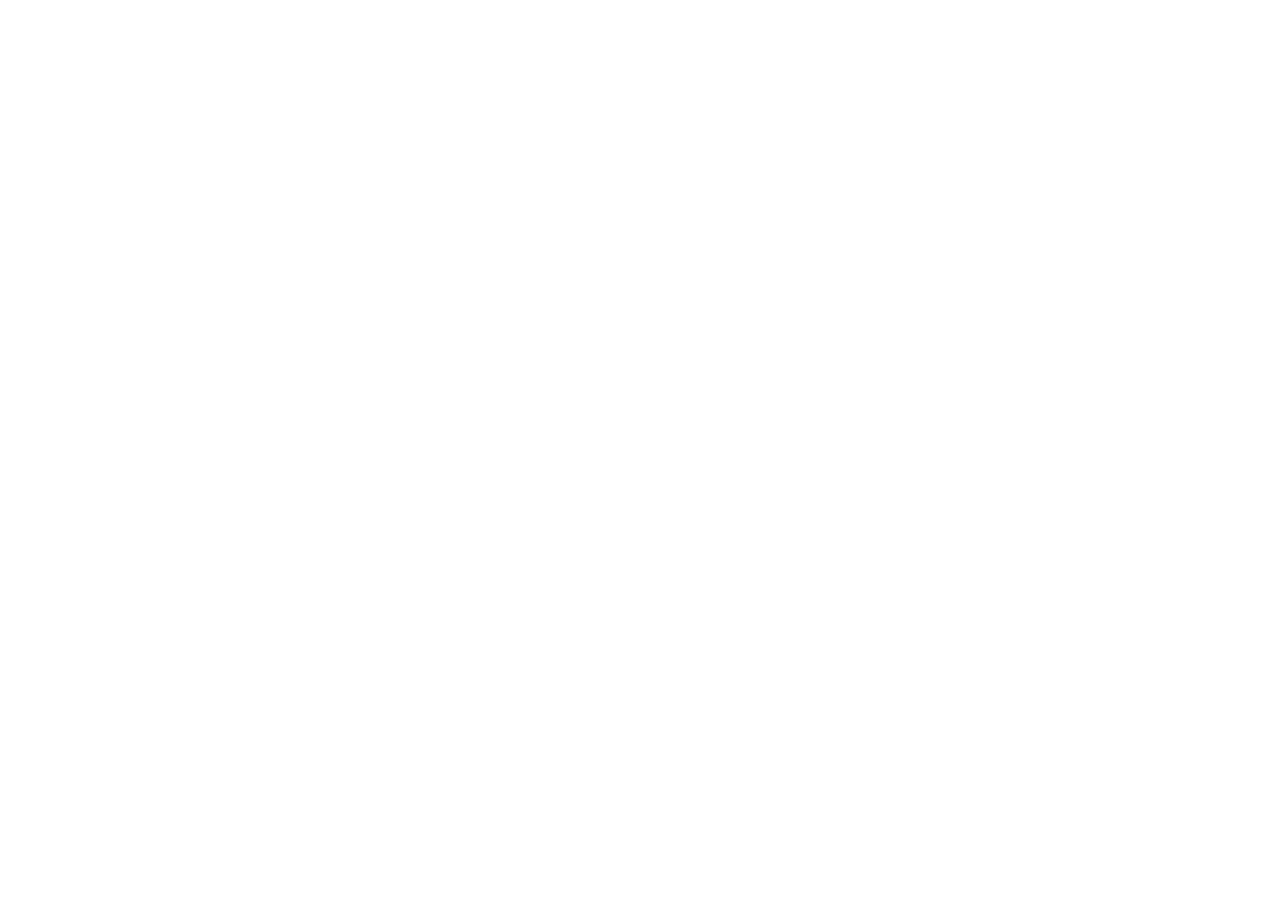
==== index.html @ f3fdc681 "init project" ====
<!DOCTYPE html>
<html lang="en">

<head>
    <meta charset="UTF-8">
    <meta http-equiv="X-UA-Compatible" content="IE=edge">
    <meta name="viewport" content="width=device-width, initial-scale=1.0">
    <title>Document</title>
</head>

<body>

</body>

</html>
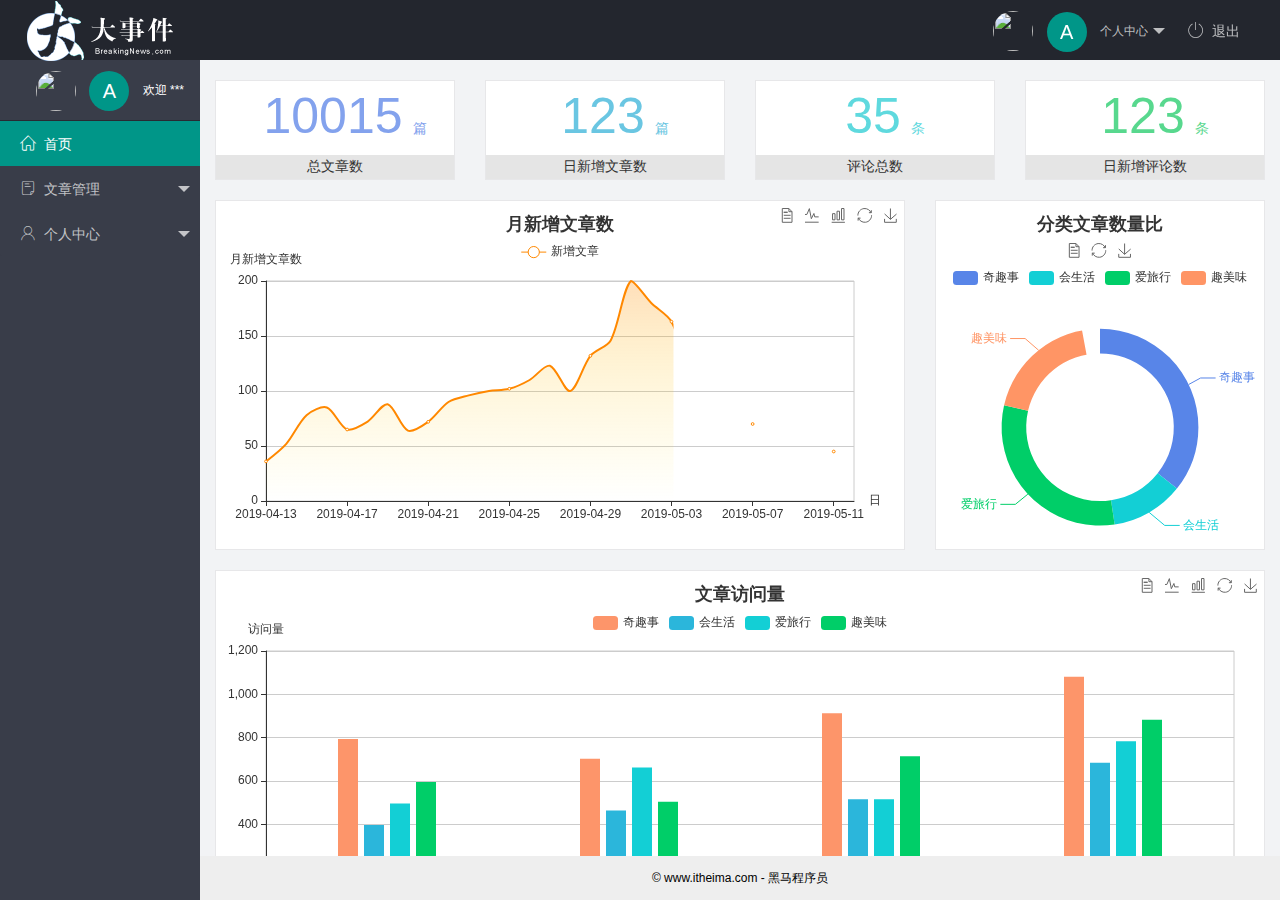
==== commit 15b5f2bc: "完成了主页功能的开发" ====
--- a/index.html
+++ b/index.html
@@ -2,14 +2,104 @@
 <html lang="en">
 
 <head>
-    <meta charset="UTF-8">
-    <meta http-equiv="X-UA-Compatible" content="IE=edge">
-    <meta name="viewport" content="width=device-width, initial-scale=1.0">
-    <title>Document</title>
+    <meta charset="UTF-8" />
+    <meta name="viewport" content="width=device-width, initial-scale=1.0" />
+    <title>后台主页</title>
+    <!-- 导入 layui 的样式表 -->
+    <link rel="stylesheet" href="/assets/lib/layui/css/layui.css" />
+    <!-- 导入第三方图标库 -->
+    <link rel="stylesheet" href="/assets/fonts/iconfont.css" />
+    <!-- 导入自己的样式表 -->
+    <link rel="stylesheet" href="/assets/css/index.css" />
 </head>
 
-<body>
+<body class="layui-layout-body">
+    <div class="layui-layout layui-layout-admin">
+        <div class="layui-header">
+            <div class="layui-logo">
+                <img src="/assets/images/logo.png" alt="" />
+            </div>
+            <!-- 头部区域（可配合layui已有的水平导航） -->
+            <ul class="layui-nav layui-layout-right">
+                <li class="layui-nav-item">
+                    <a href="javascript:;" class="userinfo">
+                        <img src="http://t.cn/RCzsdCq" class="layui-nav-img" />
+                        <span class="text-avatar">A</span> 个人中心
+                    </a>
+                    <dl class="layui-nav-child">
+                        <dd><a href="">基本资料</a></dd>
+                        <dd><a href="">更换头像</a></dd>
+                        <dd><a href="">重置密码</a></dd>
+                    </dl>
+                </li>
+                <li class="layui-nav-item">
+                    <a href="javascript:;" id="btnLogout"><span class="iconfont icon-tuichu"></span>退出</a>
+                </li>
+            </ul>
+        </div>
 
+        <div class="layui-side layui-bg-black">
+            <div class="layui-side-scroll">
+                <div class="userinfo">
+                    <img src="http://t.cn/RCzsdCq" class="layui-nav-img" />
+                    <span class="text-avatar">A</span>
+                    <span id="welcome">欢迎 ***</span>
+                </div>
+                <!-- 左侧导航区域（可配合layui已有的垂直导航） -->
+                <ul class="layui-nav layui-nav-tree" lay-shrink="all">
+                    <li class="layui-nav-item layui-this">
+                        <a href="/home/dashboard.html" target="fm"><span class="iconfont icon-home"></span>首页</a>
+                    </li>
+                    <li class="layui-nav-item">
+                        <a class="" href="javascript:;"><span class="iconfont icon-16"></span>文章管理</a>
+                        <dl class="layui-nav-child">
+                            <dd>
+                                <a href="javascript:;"><i class="layui-icon layui-icon-app"></i>文章类别</a>
+                            </dd>
+                            <dd>
+                                <a href="javascript:;"><i class="layui-icon layui-icon-app"></i>文章列表</a>
+                            </dd>
+                            <dd>
+                                <a href="javascript:;"><i class="layui-icon layui-icon-app"></i>发布文章</a>
+                            </dd>
+                        </dl>
+                    </li>
+                    <li class="layui-nav-item">
+                        <a href="javascript:;"><span class="iconfont icon-user"></span>个人中心</a>
+                        <dl class="layui-nav-child">
+                            <dd>
+                                <a href="javascript:;"><i class="layui-icon layui-icon-app"></i>基本资料</a>
+                            </dd>
+                            <dd>
+                                <a href="javascript:;"><i class="layui-icon layui-icon-app"></i>更换头像</a>
+                            </dd>
+                            <dd>
+                                <a href="javascript:;"><i class="layui-icon layui-icon-app"></i>重置密码</a>
+                            </dd>
+                        </dl>
+                    </li>
+                </ul>
+            </div>
+        </div>
+
+        <div class="layui-body">
+            <!-- 内容主体区域 -->
+            <iframe name="fm" src="/home/dashboard.html" frameborder="0"></iframe>
+        </div>
+
+        <div class="layui-footer">
+            <!-- 底部固定区域 -->
+            © www.itheima.com - 黑马程序员
+        </div>
+    </div>
+    <!-- 导入 layui 的JS文件 -->
+    <script src="/assets/lib/layui/layui.all.js"></script>
+
+    <script src="/assets/lib/jquery.js"></script>
+
+    <script src="/assets/js/baseAPI.js"></script>
+
+    <script src="assets/js/index.js"></script>
 </body>
 
 </html>--- a/assets/lib/layui/css/layui.css
+++ b/assets/lib/layui/css/layui.css
@@ -0,0 +1,2 @@
+/** layui-v2.5.5 MIT License By https://www.layui.com */
+ .layui-inline,img{display:inline-block;vertical-align:middle}h1,h2,h3,h4,h5,h6{font-weight:400}.layui-edge,.layui-header,.layui-inline,.layui-main{position:relative}.layui-body,.layui-edge,.layui-elip{overflow:hidden}.layui-btn,.layui-edge,.layui-inline,img{vertical-align:middle}.layui-btn,.layui-disabled,.layui-icon,.layui-unselect{-moz-user-select:none;-webkit-user-select:none;-ms-user-select:none}.layui-elip,.layui-form-checkbox span,.layui-form-pane .layui-form-label{text-overflow:ellipsis;white-space:nowrap}.layui-breadcrumb,.layui-tree-btnGroup{visibility:hidden}blockquote,body,button,dd,div,dl,dt,form,h1,h2,h3,h4,h5,h6,input,li,ol,p,pre,td,textarea,th,ul{margin:0;padding:0;-webkit-tap-highlight-color:rgba(0,0,0,0)}a:active,a:hover{outline:0}img{border:none}li{list-style:none}table{border-collapse:collapse;border-spacing:0}h4,h5,h6{font-size:100%}button,input,optgroup,option,select,textarea{font-family:inherit;font-size:inherit;font-style:inherit;font-weight:inherit;outline:0}pre{white-space:pre-wrap;white-space:-moz-pre-wrap;white-space:-pre-wrap;white-space:-o-pre-wrap;word-wrap:break-word}body{line-height:24px;font:14px Helvetica Neue,Helvetica,PingFang SC,Tahoma,Arial,sans-serif}hr{height:1px;margin:10px 0;border:0;clear:both}a{color:#333;text-decoration:none}a:hover{color:#777}a cite{font-style:normal;*cursor:pointer}.layui-border-box,.layui-border-box *{box-sizing:border-box}.layui-box,.layui-box *{box-sizing:content-box}.layui-clear{clear:both;*zoom:1}.layui-clear:after{content:'\20';clear:both;*zoom:1;display:block;height:0}.layui-inline{*display:inline;*zoom:1}.layui-edge{display:inline-block;width:0;height:0;border-width:6px;border-style:dashed;border-color:transparent}.layui-edge-top{top:-4px;border-bottom-color:#999;border-bottom-style:solid}.layui-edge-right{border-left-color:#999;border-left-style:solid}.layui-edge-bottom{top:2px;border-top-color:#999;border-top-style:solid}.layui-edge-left{border-right-color:#999;border-right-style:solid}.layui-disabled,.layui-disabled:hover{color:#d2d2d2!important;cursor:not-allowed!important}.layui-circle{border-radius:100%}.layui-show{display:block!important}.layui-hide{display:none!important}@font-face{font-family:layui-icon;src:url(../font/iconfont.eot?v=250);src:url(../font/iconfont.eot?v=250#iefix) format('embedded-opentype'),url(../font/iconfont.woff2?v=250) format('woff2'),url(../font/iconfont.woff?v=250) format('woff'),url(../font/iconfont.ttf?v=250) format('truetype'),url(../font/iconfont.svg?v=250#layui-icon) format('svg')}.layui-icon{font-family:layui-icon!important;font-size:16px;font-style:normal;-webkit-font-smoothing:antialiased;-moz-osx-font-smoothing:grayscale}.layui-icon-reply-fill:before{content:"\e611"}.layui-icon-set-fill:before{content:"\e614"}.layui-icon-menu-fill:before{content:"\e60f"}.layui-icon-search:before{content:"\e615"}.layui-icon-share:before{content:"\e641"}.layui-icon-set-sm:before{content:"\e620"}.layui-icon-engine:before{content:"\e628"}.layui-icon-close:before{content:"\1006"}.layui-icon-close-fill:before{content:"\1007"}.layui-icon-chart-screen:before{content:"\e629"}.layui-icon-star:before{content:"\e600"}.layui-icon-circle-dot:before{content:"\e617"}.layui-icon-chat:before{content:"\e606"}.layui-icon-release:before{content:"\e609"}.layui-icon-list:before{content:"\e60a"}.layui-icon-chart:before{content:"\e62c"}.layui-icon-ok-circle:before{content:"\1005"}.layui-icon-layim-theme:before{content:"\e61b"}.layui-icon-table:before{content:"\e62d"}.layui-icon-right:before{content:"\e602"}.layui-icon-left:before{content:"\e603"}.layui-icon-cart-simple:before{content:"\e698"}.layui-icon-face-cry:before{content:"\e69c"}.layui-icon-face-smile:before{content:"\e6af"}.layui-icon-survey:before{content:"\e6b2"}.layui-icon-tree:before{content:"\e62e"}.layui-icon-upload-circle:before{content:"\e62f"}.layui-icon-add-circle:before{content:"\e61f"}.layui-icon-download-circle:before{content:"\e601"}.layui-icon-templeate-1:before{content:"\e630"}.layui-icon-util:before{content:"\e631"}.layui-icon-face-surprised:before{content:"\e664"}.layui-icon-edit:before{content:"\e642"}.layui-icon-speaker:before{content:"\e645"}.layui-icon-down:before{content:"\e61a"}.layui-icon-file:before{content:"\e621"}.layui-icon-layouts:before{content:"\e632"}.layui-icon-rate-half:before{content:"\e6c9"}.layui-icon-add-circle-fine:before{content:"\e608"}.layui-icon-prev-circle:before{content:"\e633"}.layui-icon-read:before{content:"\e705"}.layui-icon-404:before{content:"\e61c"}.layui-icon-carousel:before{content:"\e634"}.layui-icon-help:before{content:"\e607"}.layui-icon-code-circle:before{content:"\e635"}.layui-icon-water:before{content:"\e636"}.layui-icon-username:before{content:"\e66f"}.layui-icon-find-fill:before{content:"\e670"}.layui-icon-about:before{content:"\e60b"}.layui-icon-location:before{content:"\e715"}.layui-icon-up:before{content:"\e619"}.layui-icon-pause:before{content:"\e651"}.layui-icon-date:before{content:"\e637"}.layui-icon-layim-uploadfile:before{content:"\e61d"}.layui-icon-delete:before{content:"\e640"}.layui-icon-play:before{content:"\e652"}.layui-icon-top:before{content:"\e604"}.layui-icon-friends:before{content:"\e612"}.layui-icon-refresh-3:before{content:"\e9aa"}.layui-icon-ok:before{content:"\e605"}.layui-icon-layer:before{content:"\e638"}.layui-icon-face-smile-fine:before{content:"\e60c"}.layui-icon-dollar:before{content:"\e659"}.layui-icon-group:before{content:"\e613"}.layui-icon-layim-download:before{content:"\e61e"}.layui-icon-picture-fine:before{content:"\e60d"}.layui-icon-link:before{content:"\e64c"}.layui-icon-diamond:before{content:"\e735"}.layui-icon-log:before{content:"\e60e"}.layui-icon-rate-solid:before{content:"\e67a"}.layui-icon-fonts-del:before{content:"\e64f"}.layui-icon-unlink:before{content:"\e64d"}.layui-icon-fonts-clear:before{content:"\e639"}.layui-icon-triangle-r:before{content:"\e623"}.layui-icon-circle:before{content:"\e63f"}.layui-icon-radio:before{content:"\e643"}.layui-icon-align-center:before{content:"\e647"}.layui-icon-align-right:before{content:"\e648"}.layui-icon-align-left:before{content:"\e649"}.layui-icon-loading-1:before{content:"\e63e"}.layui-icon-return:before{content:"\e65c"}.layui-icon-fonts-strong:before{content:"\e62b"}.layui-icon-upload:before{content:"\e67c"}.layui-icon-dialogue:before{content:"\e63a"}.layui-icon-video:before{content:"\e6ed"}.layui-icon-headset:before{content:"\e6fc"}.layui-icon-cellphone-fine:before{content:"\e63b"}.layui-icon-add-1:before{content:"\e654"}.layui-icon-face-smile-b:before{content:"\e650"}.layui-icon-fonts-html:before{content:"\e64b"}.layui-icon-form:before{content:"\e63c"}.layui-icon-cart:before{content:"\e657"}.layui-icon-camera-fill:before{content:"\e65d"}.layui-icon-tabs:before{content:"\e62a"}.layui-icon-fonts-code:before{content:"\e64e"}.layui-icon-fire:before{content:"\e756"}.layui-icon-set:before{content:"\e716"}.layui-icon-fonts-u:before{content:"\e646"}.layui-icon-triangle-d:before{content:"\e625"}.layui-icon-tips:before{content:"\e702"}.layui-icon-picture:before{content:"\e64a"}.layui-icon-more-vertical:before{content:"\e671"}.layui-icon-flag:before{content:"\e66c"}.layui-icon-loading:before{content:"\e63d"}.layui-icon-fonts-i:before{content:"\e644"}.layui-icon-refresh-1:before{content:"\e666"}.layui-icon-rmb:before{content:"\e65e"}.layui-icon-home:before{content:"\e68e"}.layui-icon-user:before{content:"\e770"}.layui-icon-notice:before{content:"\e667"}.layui-icon-login-weibo:before{content:"\e675"}.layui-icon-voice:before{content:"\e688"}.layui-icon-upload-drag:before{content:"\e681"}.layui-icon-login-qq:before{content:"\e676"}.layui-icon-snowflake:before{content:"\e6b1"}.layui-icon-file-b:before{content:"\e655"}.layui-icon-template:before{content:"\e663"}.layui-icon-auz:before{content:"\e672"}.layui-icon-console:before{content:"\e665"}.layui-icon-app:before{content:"\e653"}.layui-icon-prev:before{content:"\e65a"}.layui-icon-website:before{content:"\e7ae"}.layui-icon-next:before{content:"\e65b"}.layui-icon-component:before{content:"\e857"}.layui-icon-more:before{content:"\e65f"}.layui-icon-login-wechat:before{content:"\e677"}.layui-icon-shrink-right:before{content:"\e668"}.layui-icon-spread-left:before{content:"\e66b"}.layui-icon-camera:before{content:"\e660"}.layui-icon-note:before{content:"\e66e"}.layui-icon-refresh:before{content:"\e669"}.layui-icon-female:before{content:"\e661"}.layui-icon-male:before{content:"\e662"}.layui-icon-password:before{content:"\e673"}.layui-icon-senior:before{content:"\e674"}.layui-icon-theme:before{content:"\e66a"}.layui-icon-tread:before{content:"\e6c5"}.layui-icon-praise:before{content:"\e6c6"}.layui-icon-star-fill:before{content:"\e658"}.layui-icon-rate:before{content:"\e67b"}.layui-icon-template-1:before{content:"\e656"}.layui-icon-vercode:before{content:"\e679"}.layui-icon-cellphone:before{content:"\e678"}.layui-icon-screen-full:before{content:"\e622"}.layui-icon-screen-restore:before{content:"\e758"}.layui-icon-cols:before{content:"\e610"}.layui-icon-export:before{content:"\e67d"}.layui-icon-print:before{content:"\e66d"}.layui-icon-slider:before{content:"\e714"}.layui-icon-addition:before{content:"\e624"}.layui-icon-subtraction:before{content:"\e67e"}.layui-icon-service:before{content:"\e626"}.layui-icon-transfer:before{content:"\e691"}.layui-main{width:1140px;margin:0 auto}.layui-header{z-index:1000;height:60px}.layui-header a:hover{transition:all .5s;-webkit-transition:all .5s}.layui-side{position:fixed;left:0;top:0;bottom:0;z-index:999;width:200px;overflow-x:hidden}.layui-side-scroll{position:relative;width:220px;height:100%;overflow-x:hidden}.layui-body{position:absolute;left:200px;right:0;top:0;bottom:0;z-index:998;width:auto;overflow-y:auto;box-sizing:border-box}.layui-layout-body{overflow:hidden}.layui-layout-admin .layui-header{background-color:#23262E}.layui-layout-admin .layui-side{top:60px;width:200px;overflow-x:hidden}.layui-layout-admin .layui-body{position:fixed;top:60px;bottom:44px}.layui-layout-admin .layui-main{width:auto;margin:0 15px}.layui-layout-admin .layui-footer{position:fixed;left:200px;right:0;bottom:0;height:44px;line-height:44px;padding:0 15px;background-color:#eee}.layui-layout-admin .layui-logo{position:absolute;left:0;top:0;width:200px;height:100%;line-height:60px;text-align:center;color:#009688;font-size:16px}.layui-layout-admin .layui-header .layui-nav{background:0 0}.layui-layout-left{position:absolute!important;left:200px;top:0}.layui-layout-right{position:absolute!important;right:0;top:0}.layui-container{position:relative;margin:0 auto;padding:0 15px;box-sizing:border-box}.layui-fluid{position:relative;margin:0 auto;padding:0 15px}.layui-row:after,.layui-row:before{content:'';display:block;clear:both}.layui-col-lg1,.layui-col-lg10,.layui-col-lg11,.layui-col-lg12,.layui-col-lg2,.layui-col-lg3,.layui-col-lg4,.layui-col-lg5,.layui-col-lg6,.layui-col-lg7,.layui-col-lg8,.layui-col-lg9,.layui-col-md1,.layui-col-md10,.layui-col-md11,.layui-col-md12,.layui-col-md2,.layui-col-md3,.layui-col-md4,.layui-col-md5,.layui-col-md6,.layui-col-md7,.layui-col-md8,.layui-col-md9,.layui-col-sm1,.layui-col-sm10,.layui-col-sm11,.layui-col-sm12,.layui-col-sm2,.layui-col-sm3,.layui-col-sm4,.layui-col-sm5,.layui-col-sm6,.layui-col-sm7,.layui-col-sm8,.layui-col-sm9,.layui-col-xs1,.layui-col-xs10,.layui-col-xs11,.layui-col-xs12,.layui-col-xs2,.layui-col-xs3,.layui-col-xs4,.layui-col-xs5,.layui-col-xs6,.layui-col-xs7,.layui-col-xs8,.layui-col-xs9{position:relative;display:block;box-sizing:border-box}.layui-col-xs1,.layui-col-xs10,.layui-col-xs11,.layui-col-xs12,.layui-col-xs2,.layui-col-xs3,.layui-col-xs4,.layui-col-xs5,.layui-col-xs6,.layui-col-xs7,.layui-col-xs8,.layui-col-xs9{float:left}.layui-col-xs1{width:8.33333333%}.layui-col-xs2{width:16.66666667%}.layui-col-xs3{width:25%}.layui-col-xs4{width:33.33333333%}.layui-col-xs5{width:41.66666667%}.layui-col-xs6{width:50%}.layui-col-xs7{width:58.33333333%}.layui-col-xs8{width:66.66666667%}.layui-col-xs9{width:75%}.layui-col-xs10{width:83.33333333%}.layui-col-xs11{width:91.66666667%}.layui-col-xs12{width:100%}.layui-col-xs-offset1{margin-left:8.33333333%}.layui-col-xs-offset2{margin-left:16.66666667%}.layui-col-xs-offset3{margin-left:25%}.layui-col-xs-offset4{margin-left:33.33333333%}.layui-col-xs-offset5{margin-left:41.66666667%}.layui-col-xs-offset6{margin-left:50%}.layui-col-xs-offset7{margin-left:58.33333333%}.layui-col-xs-offset8{margin-left:66.66666667%}.layui-col-xs-offset9{margin-left:75%}.layui-col-xs-offset10{margin-left:83.33333333%}.layui-col-xs-offset11{margin-left:91.66666667%}.layui-col-xs-offset12{margin-left:100%}@media screen and (max-width:768px){.layui-hide-xs{display:none!important}.layui-show-xs-block{display:block!important}.layui-show-xs-inline{display:inline!important}.layui-show-xs-inline-block{display:inline-block!important}}@media screen and (min-width:768px){.layui-container{width:750px}.layui-hide-sm{display:none!important}.layui-show-sm-block{display:block!important}.layui-show-sm-inline{display:inline!important}.layui-show-sm-inline-block{display:inline-block!important}.layui-col-sm1,.layui-col-sm10,.layui-col-sm11,.layui-col-sm12,.layui-col-sm2,.layui-col-sm3,.layui-col-sm4,.layui-col-sm5,.layui-col-sm6,.layui-col-sm7,.layui-col-sm8,.layui-col-sm9{float:left}.layui-col-sm1{width:8.33333333%}.layui-col-sm2{width:16.66666667%}.layui-col-sm3{width:25%}.layui-col-sm4{width:33.33333333%}.layui-col-sm5{width:41.66666667%}.layui-col-sm6{width:50%}.layui-col-sm7{width:58.33333333%}.layui-col-sm8{width:66.66666667%}.layui-col-sm9{width:75%}.layui-col-sm10{width:83.33333333%}.layui-col-sm11{width:91.66666667%}.layui-col-sm12{width:100%}.layui-col-sm-offset1{margin-left:8.33333333%}.layui-col-sm-offset2{margin-left:16.66666667%}.layui-col-sm-offset3{margin-left:25%}.layui-col-sm-offset4{margin-left:33.33333333%}.layui-col-sm-offset5{margin-left:41.66666667%}.layui-col-sm-offset6{margin-left:50%}.layui-col-sm-offset7{margin-left:58.33333333%}.layui-col-sm-offset8{margin-left:66.66666667%}.layui-col-sm-offset9{margin-left:75%}.layui-col-sm-offset10{margin-left:83.33333333%}.layui-col-sm-offset11{margin-left:91.66666667%}.layui-col-sm-offset12{margin-left:100%}}@media screen and (min-width:992px){.layui-container{width:970px}.layui-hide-md{display:none!important}.layui-show-md-block{display:block!important}.layui-show-md-inline{display:inline!important}.layui-show-md-inline-block{display:inline-block!important}.layui-col-md1,.layui-col-md10,.layui-col-md11,.layui-col-md12,.layui-col-md2,.layui-col-md3,.layui-col-md4,.layui-col-md5,.layui-col-md6,.layui-col-md7,.layui-col-md8,.layui-col-md9{float:left}.layui-col-md1{width:8.33333333%}.layui-col-md2{width:16.66666667%}.layui-col-md3{width:25%}.layui-col-md4{width:33.33333333%}.layui-col-md5{width:41.66666667%}.layui-col-md6{width:50%}.layui-col-md7{width:58.33333333%}.layui-col-md8{width:66.66666667%}.layui-col-md9{width:75%}.layui-col-md10{width:83.33333333%}.layui-col-md11{width:91.66666667%}.layui-col-md12{width:100%}.layui-col-md-offset1{margin-left:8.33333333%}.layui-col-md-offset2{margin-left:16.66666667%}.layui-col-md-offset3{margin-left:25%}.layui-col-md-offset4{margin-left:33.33333333%}.layui-col-md-offset5{margin-left:41.66666667%}.layui-col-md-offset6{margin-left:50%}.layui-col-md-offset7{margin-left:58.33333333%}.layui-col-md-offset8{margin-left:66.66666667%}.layui-col-md-offset9{margin-left:75%}.layui-col-md-offset10{margin-left:83.33333333%}.layui-col-md-offset11{margin-left:91.66666667%}.layui-col-md-offset12{margin-left:100%}}@media screen and (min-width:1200px){.layui-container{width:1170px}.layui-hide-lg{display:none!important}.layui-show-lg-block{display:block!important}.layui-show-lg-inline{display:inline!important}.layui-show-lg-inline-block{display:inline-block!important}.layui-col-lg1,.layui-col-lg10,.layui-col-lg11,.layui-col-lg12,.layui-col-lg2,.layui-col-lg3,.layui-col-lg4,.layui-col-lg5,.layui-col-lg6,.layui-col-lg7,.layui-col-lg8,.layui-col-lg9{float:left}.layui-col-lg1{width:8.33333333%}.layui-col-lg2{width:16.66666667%}.layui-col-lg3{width:25%}.layui-col-lg4{width:33.33333333%}.layui-col-lg5{width:41.66666667%}.layui-col-lg6{width:50%}.layui-col-lg7{width:58.33333333%}.layui-col-lg8{width:66.66666667%}.layui-col-lg9{width:75%}.layui-col-lg10{width:83.33333333%}.layui-col-lg11{width:91.66666667%}.layui-col-lg12{width:100%}.layui-col-lg-offset1{margin-left:8.33333333%}.layui-col-lg-offset2{margin-left:16.66666667%}.layui-col-lg-offset3{margin-left:25%}.layui-col-lg-offset4{margin-left:33.33333333%}.layui-col-lg-offset5{margin-left:41.66666667%}.layui-col-lg-offset6{margin-left:50%}.layui-col-lg-offset7{margin-left:58.33333333%}.layui-col-lg-offset8{margin-left:66.66666667%}.layui-col-lg-offset9{margin-left:75%}.layui-col-lg-offset10{margin-left:83.33333333%}.layui-col-lg-offset11{margin-left:91.66666667%}.layui-col-lg-offset12{margin-left:100%}}.layui-col-space1{margin:-.5px}.layui-col-space1>*{padding:.5px}.layui-col-space3{margin:-1.5px}.layui-col-space3>*{padding:1.5px}.layui-col-space5{margin:-2.5px}.layui-col-space5>*{padding:2.5px}.layui-col-space8{margin:-3.5px}.layui-col-space8>*{padding:3.5px}.layui-col-space10{margin:-5px}.layui-col-space10>*{padding:5px}.layui-col-space12{margin:-6px}.layui-col-space12>*{padding:6px}.layui-col-space15{margin:-7.5px}.layui-col-space15>*{padding:7.5px}.layui-col-space18{margin:-9px}.layui-col-space18>*{padding:9px}.layui-col-space20{margin:-10px}.layui-col-space20>*{padding:10px}.layui-col-space22{margin:-11px}.layui-col-space22>*{padding:11px}.layui-col-space25{margin:-12.5px}.layui-col-space25>*{padding:12.5px}.layui-col-space30{margin:-15px}.layui-col-space30>*{padding:15px}.layui-btn,.layui-input,.layui-select,.layui-textarea,.layui-upload-button{outline:0;-webkit-appearance:none;transition:all .3s;-webkit-transition:all .3s;box-sizing:border-box}.layui-elem-quote{margin-bottom:10px;padding:15px;line-height:22px;border-left:5px solid #009688;border-radius:0 2px 2px 0;background-color:#f2f2f2}.layui-quote-nm{border-style:solid;border-width:1px 1px 1px 5px;background:0 0}.layui-elem-field{margin-bottom:10px;padding:0;border-width:1px;border-style:solid}.layui-elem-field legend{margin-left:20px;padding:0 10px;font-size:20px;font-weight:300}.layui-field-title{margin:10px 0 20px;border-width:1px 0 0}.layui-field-box{padding:10px 15px}.layui-field-title .layui-field-box{padding:10px 0}.layui-progress{position:relative;height:6px;border-radius:20px;background-color:#e2e2e2}.layui-progress-bar{position:absolute;left:0;top:0;width:0;max-width:100%;height:6px;border-radius:20px;text-align:right;background-color:#5FB878;transition:all .3s;-webkit-transition:all .3s}.layui-progress-big,.layui-progress-big .layui-progress-bar{height:18px;line-height:18px}.layui-progress-text{position:relative;top:-20px;line-height:18px;font-size:12px;color:#666}.layui-progress-big .layui-progress-text{position:static;padding:0 10px;color:#fff}.layui-collapse{border-width:1px;border-style:solid;border-radius:2px}.layui-colla-content,.layui-colla-item{border-top-width:1px;border-top-style:solid}.layui-colla-item:first-child{border-top:none}.layui-colla-title{position:relative;height:42px;line-height:42px;padding:0 15px 0 35px;color:#333;background-color:#f2f2f2;cursor:pointer;font-size:14px;overflow:hidden}.layui-colla-content{display:none;padding:10px 15px;line-height:22px;color:#666}.layui-colla-icon{position:absolute;left:15px;top:0;font-size:14px}.layui-card{margin-bottom:15px;border-radius:2px;background-color:#fff;box-shadow:0 1px 2px 0 rgba(0,0,0,.05)}.layui-card:last-child{margin-bottom:0}.layui-card-header{position:relative;height:42px;line-height:42px;padding:0 15px;border-bottom:1px solid #f6f6f6;color:#333;border-radius:2px 2px 0 0;font-size:14px}.layui-bg-black,.layui-bg-blue,.layui-bg-cyan,.layui-bg-green,.layui-bg-orange,.layui-bg-red{color:#fff!important}.layui-card-body{position:relative;padding:10px 15px;line-height:24px}.layui-card-body[pad15]{padding:15px}.layui-card-body[pad20]{padding:20px}.layui-card-body .layui-table{margin:5px 0}.layui-card .layui-tab{margin:0}.layui-panel-window{position:relative;padding:15px;border-radius:0;border-top:5px solid #E6E6E6;background-color:#fff}.layui-auxiliar-moving{position:fixed;left:0;right:0;top:0;bottom:0;width:100%;height:100%;background:0 0;z-index:9999999999}.layui-form-label,.layui-form-mid,.layui-form-select,.layui-input-block,.layui-input-inline,.layui-textarea{position:relative}.layui-bg-red{background-color:#FF5722!important}.layui-bg-orange{background-color:#FFB800!important}.layui-bg-green{background-color:#009688!important}.layui-bg-cyan{background-color:#2F4056!important}.layui-bg-blue{background-color:#1E9FFF!important}.layui-bg-black{background-color:#393D49!important}.layui-bg-gray{background-color:#eee!important;color:#666!important}.layui-badge-rim,.layui-colla-content,.layui-colla-item,.layui-collapse,.layui-elem-field,.layui-form-pane .layui-form-item[pane],.layui-form-pane .layui-form-label,.layui-input,.layui-layedit,.layui-layedit-tool,.layui-quote-nm,.layui-select,.layui-tab-bar,.layui-tab-card,.layui-tab-title,.layui-tab-title .layui-this:after,.layui-textarea{border-color:#e6e6e6}.layui-timeline-item:before,hr{background-color:#e6e6e6}.layui-text{line-height:22px;font-size:14px;color:#666}.layui-text h1,.layui-text h2,.layui-text h3{font-weight:500;color:#333}.layui-text h1{font-size:30px}.layui-text h2{font-size:24px}.layui-text h3{font-size:18px}.layui-text a:not(.layui-btn){color:#01AAED}.layui-text a:not(.layui-btn):hover{text-decoration:underline}.layui-text ul{padding:5px 0 5px 15px}.layui-text ul li{margin-top:5px;list-style-type:disc}.layui-text em,.layui-word-aux{color:#999!important;padding:0 5px!important}.layui-btn{display:inline-block;height:38px;line-height:38px;padding:0 18px;background-color:#009688;color:#fff;white-space:nowrap;text-align:center;font-size:14px;border:none;border-radius:2px;cursor:pointer}.layui-btn:hover{opacity:.8;filter:alpha(opacity=80);color:#fff}.layui-btn:active{opacity:1;filter:alpha(opacity=100)}.layui-btn+.layui-btn{margin-left:10px}.layui-btn-container{font-size:0}.layui-btn-container .layui-btn{margin-right:10px;margin-bottom:10px}.layui-btn-container .layui-btn+.layui-btn{margin-left:0}.layui-table .layui-btn-container .layui-btn{margin-bottom:9px}.layui-btn-radius{border-radius:100px}.layui-btn .layui-icon{margin-right:3px;font-size:18px;vertical-align:bottom;vertical-align:middle\9}.layui-btn-primary{border:1px solid #C9C9C9;background-color:#fff;color:#555}.layui-btn-primary:hover{border-color:#009688;color:#333}.layui-btn-normal{background-color:#1E9FFF}.layui-btn-warm{background-color:#FFB800}.layui-btn-danger{background-color:#FF5722}.layui-btn-checked{background-color:#5FB878}.layui-btn-disabled,.layui-btn-disabled:active,.layui-btn-disabled:hover{border:1px solid #e6e6e6;background-color:#FBFBFB;color:#C9C9C9;cursor:not-allowed;opacity:1}.layui-btn-lg{height:44px;line-height:44px;padding:0 25px;font-size:16px}.layui-btn-sm{height:30px;line-height:30px;padding:0 10px;font-size:12px}.layui-btn-sm i{font-size:16px!important}.layui-btn-xs{height:22px;line-height:22px;padding:0 5px;font-size:12px}.layui-btn-xs i{font-size:14px!important}.layui-btn-group{display:inline-block;vertical-align:middle;font-size:0}.layui-btn-group .layui-btn{margin-left:0!important;margin-right:0!important;border-left:1px solid rgba(255,255,255,.5);border-radius:0}.layui-btn-group .layui-btn-primary{border-left:none}.layui-btn-group .layui-btn-primary:hover{border-color:#C9C9C9;color:#009688}.layui-btn-group .layui-btn:first-child{border-left:none;border-radius:2px 0 0 2px}.layui-btn-group .layui-btn-primary:first-child{border-left:1px solid #c9c9c9}.layui-btn-group .layui-btn:last-child{border-radius:0 2px 2px 0}.layui-btn-group .layui-btn+.layui-btn{margin-left:0}.layui-btn-group+.layui-btn-group{margin-left:10px}.layui-btn-fluid{width:100%}.layui-input,.layui-select,.layui-textarea{height:38px;line-height:1.3;line-height:38px\9;border-width:1px;border-style:solid;background-color:#fff;border-radius:2px}.layui-input::-webkit-input-placeholder,.layui-select::-webkit-input-placeholder,.layui-textarea::-webkit-input-placeholder{line-height:1.3}.layui-input,.layui-textarea{display:block;width:100%;padding-left:10px}.layui-input:hover,.layui-textarea:hover{border-color:#D2D2D2!important}.layui-input:focus,.layui-textarea:focus{border-color:#C9C9C9!important}.layui-textarea{min-height:100px;height:auto;line-height:20px;padding:6px 10px;resize:vertical}.layui-select{padding:0 10px}.layui-form input[type=checkbox],.layui-form input[type=radio],.layui-form select{display:none}.layui-form [lay-ignore]{display:initial}.layui-form-item{margin-bottom:15px;clear:both;*zoom:1}.layui-form-item:after{content:'\20';clear:both;*zoom:1;display:block;height:0}.layui-form-label{float:left;display:block;padding:9px 15px;width:80px;font-weight:400;line-height:20px;text-align:right}.layui-form-label-col{display:block;float:none;padding:9px 0;line-height:20px;text-align:left}.layui-form-item .layui-inline{margin-bottom:5px;margin-right:10px}.layui-input-block{margin-left:110px;min-height:36px}.layui-input-inline{display:inline-block;vertical-align:middle}.layui-form-item .layui-input-inline{float:left;width:190px;margin-right:10px}.layui-form-text .layui-input-inline{width:auto}.layui-form-mid{float:left;display:block;padding:9px 0!important;line-height:20px;margin-right:10px}.layui-form-danger+.layui-form-select .layui-input,.layui-form-danger:focus{border-color:#FF5722!important}.layui-form-select .layui-input{padding-right:30px;cursor:pointer}.layui-form-select .layui-edge{position:absolute;right:10px;top:50%;margin-top:-3px;cursor:pointer;border-width:6px;border-top-color:#c2c2c2;border-top-style:solid;transition:all .3s;-webkit-transition:all .3s}.layui-form-select dl{display:none;position:absolute;left:0;top:42px;padding:5px 0;z-index:899;min-width:100%;border:1px solid #d2d2d2;max-height:300px;overflow-y:auto;background-color:#fff;border-radius:2px;box-shadow:0 2px 4px rgba(0,0,0,.12);box-sizing:border-box}.layui-form-select dl dd,.layui-form-select dl dt{padding:0 10px;line-height:36px;white-space:nowrap;overflow:hidden;text-overflow:ellipsis}.layui-form-select dl dt{font-size:12px;color:#999}.layui-form-select dl dd{cursor:pointer}.layui-form-select dl dd:hover{background-color:#f2f2f2;-webkit-transition:.5s all;transition:.5s all}.layui-form-select .layui-select-group dd{padding-left:20px}.layui-form-select dl dd.layui-select-tips{padding-left:10px!important;color:#999}.layui-form-select dl dd.layui-this{background-color:#5FB878;color:#fff}.layui-form-checkbox,.layui-form-select dl dd.layui-disabled{background-color:#fff}.layui-form-selected dl{display:block}.layui-form-checkbox,.layui-form-checkbox *,.layui-form-switch{display:inline-block;vertical-align:middle}.layui-form-selected .layui-edge{margin-top:-9px;-webkit-transform:rotate(180deg);transform:rotate(180deg);margin-top:-3px\9}:root .layui-form-selected .layui-edge{margin-top:-9px\0/IE9}.layui-form-selectup dl{top:auto;bottom:42px}.layui-select-none{margin:5px 0;text-align:center;color:#999}.layui-select-disabled .layui-disabled{border-color:#eee!important}.layui-select-disabled .layui-edge{border-top-color:#d2d2d2}.layui-form-checkbox{position:relative;height:30px;line-height:30px;margin-right:10px;padding-right:30px;cursor:pointer;font-size:0;-webkit-transition:.1s linear;transition:.1s linear;box-sizing:border-box}.layui-form-checkbox span{padding:0 10px;height:100%;font-size:14px;border-radius:2px 0 0 2px;background-color:#d2d2d2;color:#fff;overflow:hidden}.layui-form-checkbox:hover span{background-color:#c2c2c2}.layui-form-checkbox i{position:absolute;right:0;top:0;width:30px;height:28px;border:1px solid #d2d2d2;border-left:none;border-radius:0 2px 2px 0;color:#fff;font-size:20px;text-align:center}.layui-form-checkbox:hover i{border-color:#c2c2c2;color:#c2c2c2}.layui-form-checked,.layui-form-checked:hover{border-color:#5FB878}.layui-form-checked span,.layui-form-checked:hover span{background-color:#5FB878}.layui-form-checked i,.layui-form-checked:hover i{color:#5FB878}.layui-form-item .layui-form-checkbox{margin-top:4px}.layui-form-checkbox[lay-skin=primary]{height:auto!important;line-height:normal!important;min-width:18px;min-height:18px;border:none!important;margin-right:0;padding-left:28px;padding-right:0;background:0 0}.layui-form-checkbox[lay-skin=primary] span{padding-left:0;padding-right:15px;line-height:18px;background:0 0;color:#666}.layui-form-checkbox[lay-skin=primary] i{right:auto;left:0;width:16px;height:16px;line-height:16px;border:1px solid #d2d2d2;font-size:12px;border-radius:2px;background-color:#fff;-webkit-transition:.1s linear;transition:.1s linear}.layui-form-checkbox[lay-skin=primary]:hover i{border-color:#5FB878;color:#fff}.layui-form-checked[lay-skin=primary] i{border-color:#5FB878!important;background-color:#5FB878;color:#fff}.layui-checkbox-disbaled[lay-skin=primary] span{background:0 0!important;color:#c2c2c2}.layui-checkbox-disbaled[lay-skin=primary]:hover i{border-color:#d2d2d2}.layui-form-item .layui-form-checkbox[lay-skin=primary]{margin-top:10px}.layui-form-switch{position:relative;height:22px;line-height:22px;min-width:35px;padding:0 5px;margin-top:8px;border:1px solid #d2d2d2;border-radius:20px;cursor:pointer;background-color:#fff;-webkit-transition:.1s linear;transition:.1s linear}.layui-form-switch i{position:absolute;left:5px;top:3px;width:16px;height:16px;border-radius:20px;background-color:#d2d2d2;-webkit-transition:.1s linear;transition:.1s linear}.layui-form-switch em{position:relative;top:0;width:25px;margin-left:21px;padding:0!important;text-align:center!important;color:#999!important;font-style:normal!important;font-size:12px}.layui-form-onswitch{border-color:#5FB878;background-color:#5FB878}.layui-checkbox-disbaled,.layui-checkbox-disbaled i{border-color:#e2e2e2!important}.layui-form-onswitch i{left:100%;margin-left:-21px;background-color:#fff}.layui-form-onswitch em{margin-left:5px;margin-right:21px;color:#fff!important}.layui-checkbox-disbaled span{background-color:#e2e2e2!important}.layui-checkbox-disbaled:hover i{color:#fff!important}[lay-radio]{display:none}.layui-form-radio,.layui-form-radio *{display:inline-block;vertical-align:middle}.layui-form-radio{line-height:28px;margin:6px 10px 0 0;padding-right:10px;cursor:pointer;font-size:0}.layui-form-radio *{font-size:14px}.layui-form-radio>i{margin-right:8px;font-size:22px;color:#c2c2c2}.layui-form-radio>i:hover,.layui-form-radioed>i{color:#5FB878}.layui-radio-disbaled>i{color:#e2e2e2!important}.layui-form-pane .layui-form-label{width:110px;padding:8px 15px;height:38px;line-height:20px;border-width:1px;border-style:solid;border-radius:2px 0 0 2px;text-align:center;background-color:#FBFBFB;overflow:hidden;box-sizing:border-box}.layui-form-pane .layui-input-inline{margin-left:-1px}.layui-form-pane .layui-input-block{margin-left:110px;left:-1px}.layui-form-pane .layui-input{border-radius:0 2px 2px 0}.layui-form-pane .layui-form-text .layui-form-label{float:none;width:100%;border-radius:2px;box-sizing:border-box;text-align:left}.layui-form-pane .layui-form-text .layui-input-inline{display:block;margin:0;top:-1px;clear:both}.layui-form-pane .layui-form-text .layui-input-block{margin:0;left:0;top:-1px}.layui-form-pane .layui-form-text .layui-textarea{min-height:100px;border-radius:0 0 2px 2px}.layui-form-pane .layui-form-checkbox{margin:4px 0 4px 10px}.layui-form-pane .layui-form-radio,.layui-form-pane .layui-form-switch{margin-top:6px;margin-left:10px}.layui-form-pane .layui-form-item[pane]{position:relative;border-width:1px;border-style:solid}.layui-form-pane .layui-form-item[pane] .layui-form-label{position:absolute;left:0;top:0;height:100%;border-width:0 1px 0 0}.layui-form-pane .layui-form-item[pane] .layui-input-inline{margin-left:110px}@media screen and (max-width:450px){.layui-form-item .layui-form-label{text-overflow:ellipsis;overflow:hidden;white-space:nowrap}.layui-form-item .layui-inline{display:block;margin-right:0;margin-bottom:20px;clear:both}.layui-form-item .layui-inline:after{content:'\20';clear:both;display:block;height:0}.layui-form-item .layui-input-inline{display:block;float:none;left:-3px;width:auto;margin:0 0 10px 112px}.layui-form-item .layui-input-inline+.layui-form-mid{margin-left:110px;top:-5px;padding:0}.layui-form-item .layui-form-checkbox{margin-right:5px;margin-bottom:5px}}.layui-layedit{border-width:1px;border-style:solid;border-radius:2px}.layui-layedit-tool{padding:3px 5px;border-bottom-width:1px;border-bottom-style:solid;font-size:0}.layedit-tool-fixed{position:fixed;top:0;border-top:1px solid #e2e2e2}.layui-layedit-tool .layedit-tool-mid,.layui-layedit-tool .layui-icon{display:inline-block;vertical-align:middle;text-align:center;font-size:14px}.layui-layedit-tool .layui-icon{position:relative;width:32px;height:30px;line-height:30px;margin:3px 5px;color:#777;cursor:pointer;border-radius:2px}.layui-layedit-tool .layui-icon:hover{color:#393D49}.layui-layedit-tool .layui-icon:active{color:#000}.layui-layedit-tool .layedit-tool-active{background-color:#e2e2e2;color:#000}.layui-layedit-tool .layui-disabled,.layui-layedit-tool .layui-disabled:hover{color:#d2d2d2;cursor:not-allowed}.layui-layedit-tool .layedit-tool-mid{width:1px;height:18px;margin:0 10px;background-color:#d2d2d2}.layedit-tool-html{width:50px!important;font-size:30px!important}.layedit-tool-b,.layedit-tool-code,.layedit-tool-help{font-size:16px!important}.layedit-tool-d,.layedit-tool-face,.layedit-tool-image,.layedit-tool-unlink{font-size:18px!important}.layedit-tool-image input{position:absolute;font-size:0;left:0;top:0;width:100%;height:100%;opacity:.01;filter:Alpha(opacity=1);cursor:pointer}.layui-layedit-iframe iframe{display:block;width:100%}#LAY_layedit_code{overflow:hidden}.layui-laypage{display:inline-block;*display:inline;*zoom:1;vertical-align:middle;margin:10px 0;font-size:0}.layui-laypage>a:first-child,.layui-laypage>a:first-child em{border-radius:2px 0 0 2px}.layui-laypage>a:last-child,.layui-laypage>a:last-child em{border-radius:0 2px 2px 0}.layui-laypage>:first-child{margin-left:0!important}.layui-laypage>:last-child{margin-right:0!important}.layui-laypage a,.layui-laypage button,.layui-laypage input,.layui-laypage select,.layui-laypage span{border:1px solid #e2e2e2}.layui-laypage a,.layui-laypage span{display:inline-block;*display:inline;*zoom:1;vertical-align:middle;padding:0 15px;height:28px;line-height:28px;margin:0 -1px 5px 0;background-color:#fff;color:#333;font-size:12px}.layui-flow-more a *,.layui-laypage input,.layui-table-view select[lay-ignore]{display:inline-block}.layui-laypage a:hover{color:#009688}.layui-laypage em{font-style:normal}.layui-laypage .layui-laypage-spr{color:#999;font-weight:700}.layui-laypage a{text-decoration:none}.layui-laypage .layui-laypage-curr{position:relative}.layui-laypage .layui-laypage-curr em{position:relative;color:#fff}.layui-laypage .layui-laypage-curr .layui-laypage-em{position:absolute;left:-1px;top:-1px;padding:1px;width:100%;height:100%;background-color:#009688}.layui-laypage-em{border-radius:2px}.layui-laypage-next em,.layui-laypage-prev em{font-family:Sim sun;font-size:16px}.layui-laypage .layui-laypage-count,.layui-laypage .layui-laypage-limits,.layui-laypage .layui-laypage-refresh,.layui-laypage .layui-laypage-skip{margin-left:10px;margin-right:10px;padding:0;border:none}.layui-laypage .layui-laypage-limits,.layui-laypage .layui-laypage-refresh{vertical-align:top}.layui-laypage .layui-laypage-refresh i{font-size:18px;cursor:pointer}.layui-laypage select{height:22px;padding:3px;border-radius:2px;cursor:pointer}.layui-laypage .layui-laypage-skip{height:30px;line-height:30px;color:#999}.layui-laypage button,.layui-laypage input{height:30px;line-height:30px;border-radius:2px;vertical-align:top;background-color:#fff;box-sizing:border-box}.layui-laypage input{width:40px;margin:0 10px;padding:0 3px;text-align:center}.layui-laypage input:focus,.layui-laypage select:focus{border-color:#009688!important}.layui-laypage button{margin-left:10px;padding:0 10px;cursor:pointer}.layui-table,.layui-table-view{margin:10px 0}.layui-flow-more{margin:10px 0;text-align:center;color:#999;font-size:14px}.layui-flow-more a{height:32px;line-height:32px}.layui-flow-more a *{vertical-align:top}.layui-flow-more a cite{padding:0 20px;border-radius:3px;background-color:#eee;color:#333;font-style:normal}.layui-flow-more a cite:hover{opacity:.8}.layui-flow-more a i{font-size:30px;color:#737383}.layui-table{width:100%;background-color:#fff;color:#666}.layui-table tr{transition:all .3s;-webkit-transition:all .3s}.layui-table th{text-align:left;font-weight:400}.layui-table tbody tr:hover,.layui-table thead tr,.layui-table-click,.layui-table-header,.layui-table-hover,.layui-table-mend,.layui-table-patch,.layui-table-tool,.layui-table-total,.layui-table-total tr,.layui-table[lay-even] tr:nth-child(even){background-color:#f2f2f2}.layui-table td,.layui-table th,.layui-table-col-set,.layui-table-fixed-r,.layui-table-grid-down,.layui-table-header,.layui-table-page,.layui-table-tips-main,.layui-table-tool,.layui-table-total,.layui-table-view,.layui-table[lay-skin=line],.layui-table[lay-skin=row]{border-width:1px;border-style:solid;border-color:#e6e6e6}.layui-table td,.layui-table th{position:relative;padding:9px 15px;min-height:20px;line-height:20px;font-size:14px}.layui-table[lay-skin=line] td,.layui-table[lay-skin=line] th{border-width:0 0 1px}.layui-table[lay-skin=row] td,.layui-table[lay-skin=row] th{border-width:0 1px 0 0}.layui-table[lay-skin=nob] td,.layui-table[lay-skin=nob] th{border:none}.layui-table img{max-width:100px}.layui-table[lay-size=lg] td,.layui-table[lay-size=lg] th{padding:15px 30px}.layui-table-view .layui-table[lay-size=lg] .layui-table-cell{height:40px;line-height:40px}.layui-table[lay-size=sm] td,.layui-table[lay-size=sm] th{font-size:12px;padding:5px 10px}.layui-table-view .layui-table[lay-size=sm] .layui-table-cell{height:20px;line-height:20px}.layui-table[lay-data]{display:none}.layui-table-box{position:relative;overflow:hidden}.layui-table-view .layui-table{position:relative;width:auto;margin:0}.layui-table-view .layui-table[lay-skin=line]{border-width:0 1px 0 0}.layui-table-view .layui-table[lay-skin=row]{border-width:0 0 1px}.layui-table-view .layui-table td,.layui-table-view .layui-table th{padding:5px 0;border-top:none;border-left:none}.layui-table-view .layui-table th.layui-unselect .layui-table-cell span{cursor:pointer}.layui-table-view .layui-table td{cursor:default}.layui-table-view .layui-table td[data-edit=text]{cursor:text}.layui-table-view .layui-form-checkbox[lay-skin=primary] i{width:18px;height:18px}.layui-table-view .layui-form-radio{line-height:0;padding:0}.layui-table-view .layui-form-radio>i{margin:0;font-size:20px}.layui-table-init{position:absolute;left:0;top:0;width:100%;height:100%;text-align:center;z-index:110}.layui-table-init .layui-icon{position:absolute;left:50%;top:50%;margin:-15px 0 0 -15px;font-size:30px;color:#c2c2c2}.layui-table-header{border-width:0 0 1px;overflow:hidden}.layui-table-header .layui-table{margin-bottom:-1px}.layui-table-tool .layui-inline[lay-event]{position:relative;width:26px;height:26px;padding:5px;line-height:16px;margin-right:10px;text-align:center;color:#333;border:1px solid #ccc;cursor:pointer;-webkit-transition:.5s all;transition:.5s all}.layui-table-tool .layui-inline[lay-event]:hover{border:1px solid #999}.layui-table-tool-temp{padding-right:120px}.layui-table-tool-self{position:absolute;right:17px;top:10px}.layui-table-tool .layui-table-tool-self .layui-inline[lay-event]{margin:0 0 0 10px}.layui-table-tool-panel{position:absolute;top:29px;left:-1px;padding:5px 0;min-width:150px;min-height:40px;border:1px solid #d2d2d2;text-align:left;overflow-y:auto;background-color:#fff;box-shadow:0 2px 4px rgba(0,0,0,.12)}.layui-table-cell,.layui-table-tool-panel li{overflow:hidden;text-overflow:ellipsis;white-space:nowrap}.layui-table-tool-panel li{padding:0 10px;line-height:30px;-webkit-transition:.5s all;transition:.5s all}.layui-table-tool-panel li .layui-form-checkbox[lay-skin=primary]{width:100%;padding-left:28px}.layui-table-tool-panel li:hover{background-color:#f2f2f2}.layui-table-tool-panel li .layui-form-checkbox[lay-skin=primary] i{position:absolute;left:0;top:0}.layui-table-tool-panel li .layui-form-checkbox[lay-skin=primary] span{padding:0}.layui-table-tool .layui-table-tool-self .layui-table-tool-panel{left:auto;right:-1px}.layui-table-col-set{position:absolute;right:0;top:0;width:20px;height:100%;border-width:0 0 0 1px;background-color:#fff}.layui-table-sort{width:10px;height:20px;margin-left:5px;cursor:pointer!important}.layui-table-sort .layui-edge{position:absolute;left:5px;border-width:5px}.layui-table-sort .layui-table-sort-asc{top:3px;border-top:none;border-bottom-style:solid;border-bottom-color:#b2b2b2}.layui-table-sort .layui-table-sort-asc:hover{border-bottom-color:#666}.layui-table-sort .layui-table-sort-desc{bottom:5px;border-bottom:none;border-top-style:solid;border-top-color:#b2b2b2}.layui-table-sort .layui-table-sort-desc:hover{border-top-color:#666}.layui-table-sort[lay-sort=asc] .layui-table-sort-asc{border-bottom-color:#000}.layui-table-sort[lay-sort=desc] .layui-table-sort-desc{border-top-color:#000}.layui-table-cell{height:28px;line-height:28px;padding:0 15px;position:relative;box-sizing:border-box}.layui-table-cell .layui-form-checkbox[lay-skin=primary]{top:-1px;padding:0}.layui-table-cell .layui-table-link{color:#01AAED}.laytable-cell-checkbox,.laytable-cell-numbers,.laytable-cell-radio,.laytable-cell-space{padding:0;text-align:center}.layui-table-body{position:relative;overflow:auto;margin-right:-1px;margin-bottom:-1px}.layui-table-body .layui-none{line-height:26px;padding:15px;text-align:center;color:#999}.layui-table-fixed{position:absolute;left:0;top:0;z-index:101}.layui-table-fixed .layui-table-body{overflow:hidden}.layui-table-fixed-l{box-shadow:0 -1px 8px rgba(0,0,0,.08)}.layui-table-fixed-r{left:auto;right:-1px;border-width:0 0 0 1px;box-shadow:-1px 0 8px rgba(0,0,0,.08)}.layui-table-fixed-r .layui-table-header{position:relative;overflow:visible}.layui-table-mend{position:absolute;right:-49px;top:0;height:100%;width:50px}.layui-table-tool{position:relative;z-index:890;width:100%;min-height:50px;line-height:30px;padding:10px 15px;border-width:0 0 1px}.layui-table-tool .layui-btn-container{margin-bottom:-10px}.layui-table-page,.layui-table-total{border-width:1px 0 0;margin-bottom:-1px;overflow:hidden}.layui-table-page{position:relative;width:100%;padding:7px 7px 0;height:41px;font-size:12px;white-space:nowrap}.layui-table-page>div{height:26px}.layui-table-page .layui-laypage{margin:0}.layui-table-page .layui-laypage a,.layui-table-page .layui-laypage span{height:26px;line-height:26px;margin-bottom:10px;border:none;background:0 0}.layui-table-page .layui-laypage a,.layui-table-page .layui-laypage span.layui-laypage-curr{padding:0 12px}.layui-table-page .layui-laypage span{margin-left:0;padding:0}.layui-table-page .layui-laypage .layui-laypage-prev{margin-left:-7px!important}.layui-table-page .layui-laypage .layui-laypage-curr .layui-laypage-em{left:0;top:0;padding:0}.layui-table-page .layui-laypage button,.layui-table-page .layui-laypage input{height:26px;line-height:26px}.layui-table-page .layui-laypage input{width:40px}.layui-table-page .layui-laypage button{padding:0 10px}.layui-table-page select{height:18px}.layui-table-patch .layui-table-cell{padding:0;width:30px}.layui-table-edit{position:absolute;left:0;top:0;width:100%;height:100%;padding:0 14px 1px;border-radius:0;box-shadow:1px 1px 20px rgba(0,0,0,.15)}.layui-table-edit:focus{border-color:#5FB878!important}select.layui-table-edit{padding:0 0 0 10px;border-color:#C9C9C9}.layui-table-view .layui-form-checkbox,.layui-table-view .layui-form-radio,.layui-table-view .layui-form-switch{top:0;margin:0;box-sizing:content-box}.layui-table-view .layui-form-checkbox{top:-1px;height:26px;line-height:26px}.layui-table-view .layui-form-checkbox i{height:26px}.layui-table-grid .layui-table-cell{overflow:visible}.layui-table-grid-down{position:absolute;top:0;right:0;width:26px;height:100%;padding:5px 0;border-width:0 0 0 1px;text-align:center;background-color:#fff;color:#999;cursor:pointer}.layui-table-grid-down .layui-icon{position:absolute;top:50%;left:50%;margin:-8px 0 0 -8px}.layui-table-grid-down:hover{background-color:#fbfbfb}body .layui-table-tips .layui-layer-content{background:0 0;padding:0;box-shadow:0 1px 6px rgba(0,0,0,.12)}.layui-table-tips-main{margin:-44px 0 0 -1px;max-height:150px;padding:8px 15px;font-size:14px;overflow-y:scroll;background-color:#fff;color:#666}.layui-table-tips-c{position:absolute;right:-3px;top:-13px;width:20px;height:20px;padding:3px;cursor:pointer;background-color:#666;border-radius:50%;color:#fff}.layui-table-tips-c:hover{background-color:#777}.layui-table-tips-c:before{position:relative;right:-2px}.layui-upload-file{display:none!important;opacity:.01;filter:Alpha(opacity=1)}.layui-upload-drag,.layui-upload-form,.layui-upload-wrap{display:inline-block}.layui-upload-list{margin:10px 0}.layui-upload-choose{padding:0 10px;color:#999}.layui-upload-drag{position:relative;padding:30px;border:1px dashed #e2e2e2;background-color:#fff;text-align:center;cursor:pointer;color:#999}.layui-upload-drag .layui-icon{font-size:50px;color:#009688}.layui-upload-drag[lay-over]{border-color:#009688}.layui-upload-iframe{position:absolute;width:0;height:0;border:0;visibility:hidden}.layui-upload-wrap{position:relative;vertical-align:middle}.layui-upload-wrap .layui-upload-file{display:block!important;position:absolute;left:0;top:0;z-index:10;font-size:100px;width:100%;height:100%;opacity:.01;filter:Alpha(opacity=1);cursor:pointer}.layui-transfer-active,.layui-transfer-box{display:inline-block;vertical-align:middle}.layui-transfer-box,.layui-transfer-header,.layui-transfer-search{border-width:0;border-style:solid;border-color:#e6e6e6}.layui-transfer-box{position:relative;border-width:1px;width:200px;height:360px;border-radius:2px;background-color:#fff}.layui-transfer-box .layui-form-checkbox{width:100%;margin:0!important}.layui-transfer-header{height:38px;line-height:38px;padding:0 10px;border-bottom-width:1px}.layui-transfer-search{position:relative;padding:10px;border-bottom-width:1px}.layui-transfer-search .layui-input{height:32px;padding-left:30px;font-size:12px}.layui-transfer-search .layui-icon-search{position:absolute;left:20px;top:50%;margin-top:-8px;color:#666}.layui-transfer-active{margin:0 15px}.layui-transfer-active .layui-btn{display:block;margin:0;padding:0 15px;background-color:#5FB878;border-color:#5FB878;color:#fff}.layui-transfer-active .layui-btn-disabled{background-color:#FBFBFB;border-color:#e6e6e6;color:#C9C9C9}.layui-transfer-active .layui-btn:first-child{margin-bottom:15px}.layui-transfer-active .layui-btn .layui-icon{margin:0;font-size:14px!important}.layui-transfer-data{padding:5px 0;overflow:auto}.layui-transfer-data li{height:32px;line-height:32px;padding:0 10px}.layui-transfer-data li:hover{background-color:#f2f2f2;transition:.5s all}.layui-transfer-data .layui-none{padding:15px 10px;text-align:center;color:#999}.layui-nav{position:relative;padding:0 20px;background-color:#393D49;color:#fff;border-radius:2px;font-size:0;box-sizing:border-box}.layui-nav *{font-size:14px}.layui-nav .layui-nav-item{position:relative;display:inline-block;*display:inline;*zoom:1;vertical-align:middle;line-height:60px}.layui-nav .layui-nav-item a{display:block;padding:0 20px;color:#fff;color:rgba(255,255,255,.7);transition:all .3s;-webkit-transition:all .3s}.layui-nav .layui-this:after,.layui-nav-bar,.layui-nav-tree .layui-nav-itemed:after{position:absolute;left:0;top:0;width:0;height:5px;background-color:#5FB878;transition:all .2s;-webkit-transition:all .2s}.layui-nav-bar{z-index:1000}.layui-nav .layui-nav-item a:hover,.layui-nav .layui-this a{color:#fff}.layui-nav .layui-this:after{content:'';top:auto;bottom:0;width:100%}.layui-nav-img{width:30px;height:30px;margin-right:10px;border-radius:50%}.layui-nav .layui-nav-more{content:'';width:0;height:0;border-style:solid dashed dashed;border-color:#fff transparent transparent;overflow:hidden;cursor:pointer;transition:all .2s;-webkit-transition:all .2s;position:absolute;top:50%;right:3px;margin-top:-3px;border-width:6px;border-top-color:rgba(255,255,255,.7)}.layui-nav .layui-nav-mored,.layui-nav-itemed>a .layui-nav-more{margin-top:-9px;border-style:dashed dashed solid;border-color:transparent transparent #fff}.layui-nav-child{display:none;position:absolute;left:0;top:65px;min-width:100%;line-height:36px;padding:5px 0;box-shadow:0 2px 4px rgba(0,0,0,.12);border:1px solid #d2d2d2;background-color:#fff;z-index:100;border-radius:2px;white-space:nowrap}.layui-nav .layui-nav-child a{color:#333}.layui-nav .layui-nav-child a:hover{background-color:#f2f2f2;color:#000}.layui-nav-child dd{position:relative}.layui-nav .layui-nav-child dd.layui-this a,.layui-nav-child dd.layui-this{background-color:#5FB878;color:#fff}.layui-nav-child dd.layui-this:after{display:none}.layui-nav-tree{width:200px;padding:0}.layui-nav-tree .layui-nav-item{display:block;width:100%;line-height:45px}.layui-nav-tree .layui-nav-item a{position:relative;height:45px;line-height:45px;text-overflow:ellipsis;overflow:hidden;white-space:nowrap}.layui-nav-tree .layui-nav-item a:hover{background-color:#4E5465}.layui-nav-tree .layui-nav-bar{width:5px;height:0;background-color:#009688}.layui-nav-tree .layui-nav-child dd.layui-this,.layui-nav-tree .layui-nav-child dd.layui-this a,.layui-nav-tree .layui-this,.layui-nav-tree .layui-this>a,.layui-nav-tree .layui-this>a:hover{background-color:#009688;color:#fff}.layui-nav-tree .layui-this:after{display:none}.layui-nav-itemed>a,.layui-nav-tree .layui-nav-title a,.layui-nav-tree .layui-nav-title a:hover{color:#fff!important}.layui-nav-tree .layui-nav-child{position:relative;z-index:0;top:0;border:none;box-shadow:none}.layui-nav-tree .layui-nav-child a{height:40px;line-height:40px;color:#fff;color:rgba(255,255,255,.7)}.layui-nav-tree .layui-nav-child,.layui-nav-tree .layui-nav-child a:hover{background:0 0;color:#fff}.layui-nav-tree .layui-nav-more{right:10px}.layui-nav-itemed>.layui-nav-child{display:block;padding:0;background-color:rgba(0,0,0,.3)!important}.layui-nav-itemed>.layui-nav-child>.layui-this>.layui-nav-child{display:block}.layui-nav-side{position:fixed;top:0;bottom:0;left:0;overflow-x:hidden;z-index:999}.layui-bg-blue .layui-nav-bar,.layui-bg-blue .layui-nav-itemed:after,.layui-bg-blue .layui-this:after{background-color:#93D1FF}.layui-bg-blue .layui-nav-child dd.layui-this{background-color:#1E9FFF}.layui-bg-blue .layui-nav-itemed>a,.layui-nav-tree.layui-bg-blue .layui-nav-title a,.layui-nav-tree.layui-bg-blue .layui-nav-title a:hover{background-color:#007DDB!important}.layui-breadcrumb{font-size:0}.layui-breadcrumb>*{font-size:14px}.layui-breadcrumb a{color:#999!important}.layui-breadcrumb a:hover{color:#5FB878!important}.layui-breadcrumb a cite{color:#666;font-style:normal}.layui-breadcrumb span[lay-separator]{margin:0 10px;color:#999}.layui-tab{margin:10px 0;text-align:left!important}.layui-tab[overflow]>.layui-tab-title{overflow:hidden}.layui-tab-title{position:relative;left:0;height:40px;white-space:nowrap;font-size:0;border-bottom-width:1px;border-bottom-style:solid;transition:all .2s;-webkit-transition:all .2s}.layui-tab-title li{display:inline-block;*display:inline;*zoom:1;vertical-align:middle;font-size:14px;transition:all .2s;-webkit-transition:all .2s;position:relative;line-height:40px;min-width:65px;padding:0 15px;text-align:center;cursor:pointer}.layui-tab-title li a{display:block}.layui-tab-title .layui-this{color:#000}.layui-tab-title .layui-this:after{position:absolute;left:0;top:0;content:'';width:100%;height:41px;border-width:1px;border-style:solid;border-bottom-color:#fff;border-radius:2px 2px 0 0;box-sizing:border-box;pointer-events:none}.layui-tab-bar{position:absolute;right:0;top:0;z-index:10;width:30px;height:39px;line-height:39px;border-width:1px;border-style:solid;border-radius:2px;text-align:center;background-color:#fff;cursor:pointer}.layui-tab-bar .layui-icon{position:relative;display:inline-block;top:3px;transition:all .3s;-webkit-transition:all .3s}.layui-tab-item{display:none}.layui-tab-more{padding-right:30px;height:auto!important;white-space:normal!important}.layui-tab-more li.layui-this:after{border-bottom-color:#e2e2e2;border-radius:2px}.layui-tab-more .layui-tab-bar .layui-icon{top:-2px;top:3px\9;-webkit-transform:rotate(180deg);transform:rotate(180deg)}:root .layui-tab-more .layui-tab-bar .layui-icon{top:-2px\0/IE9}.layui-tab-content{padding:10px}.layui-tab-title li .layui-tab-close{position:relative;display:inline-block;width:18px;height:18px;line-height:20px;margin-left:8px;top:1px;text-align:center;font-size:14px;color:#c2c2c2;transition:all .2s;-webkit-transition:all .2s}.layui-tab-title li .layui-tab-close:hover{border-radius:2px;background-color:#FF5722;color:#fff}.layui-tab-brief>.layui-tab-title .layui-this{color:#009688}.layui-tab-brief>.layui-tab-more li.layui-this:after,.layui-tab-brief>.layui-tab-title .layui-this:after{border:none;border-radius:0;border-bottom:2px solid #5FB878}.layui-tab-brief[overflow]>.layui-tab-title .layui-this:after{top:-1px}.layui-tab-card{border-width:1px;border-style:solid;border-radius:2px;box-shadow:0 2px 5px 0 rgba(0,0,0,.1)}.layui-tab-card>.layui-tab-title{background-color:#f2f2f2}.layui-tab-card>.layui-tab-title li{margin-right:-1px;margin-left:-1px}.layui-tab-card>.layui-tab-title .layui-this{background-color:#fff}.layui-tab-card>.layui-tab-title .layui-this:after{border-top:none;border-width:1px;border-bottom-color:#fff}.layui-tab-card>.layui-tab-title .layui-tab-bar{height:40px;line-height:40px;border-radius:0;border-top:none;border-right:none}.layui-tab-card>.layui-tab-more .layui-this{background:0 0;color:#5FB878}.layui-tab-card>.layui-tab-more .layui-this:after{border:none}.layui-timeline{padding-left:5px}.layui-timeline-item{position:relative;padding-bottom:20px}.layui-timeline-axis{position:absolute;left:-5px;top:0;z-index:10;width:20px;height:20px;line-height:20px;background-color:#fff;color:#5FB878;border-radius:50%;text-align:center;cursor:pointer}.layui-timeline-axis:hover{color:#FF5722}.layui-timeline-item:before{content:'';position:absolute;left:5px;top:0;z-index:0;width:1px;height:100%}.layui-timeline-item:last-child:before{display:none}.layui-timeline-item:first-child:before{display:block}.layui-timeline-content{padding-left:25px}.layui-timeline-title{position:relative;margin-bottom:10px}.layui-badge,.layui-badge-dot,.layui-badge-rim{position:relative;display:inline-block;padding:0 6px;font-size:12px;text-align:center;background-color:#FF5722;color:#fff;border-radius:2px}.layui-badge{height:18px;line-height:18px}.layui-badge-dot{width:8px;height:8px;padding:0;border-radius:50%}.layui-badge-rim{height:18px;line-height:18px;border-width:1px;border-style:solid;background-color:#fff;color:#666}.layui-btn .layui-badge,.layui-btn .layui-badge-dot{margin-left:5px}.layui-nav .layui-badge,.layui-nav .layui-badge-dot{position:absolute;top:50%;margin:-8px 6px 0}.layui-tab-title .layui-badge,.layui-tab-title .layui-badge-dot{left:5px;top:-2px}.layui-carousel{position:relative;left:0;top:0;background-color:#f8f8f8}.layui-carousel>[carousel-item]{position:relative;width:100%;height:100%;overflow:hidden}.layui-carousel>[carousel-item]:before{position:absolute;content:'\e63d';left:50%;top:50%;width:100px;line-height:20px;margin:-10px 0 0 -50px;text-align:center;color:#c2c2c2;font-family:layui-icon!important;font-size:30px;font-style:normal;-webkit-font-smoothing:antialiased;-moz-osx-font-smoothing:grayscale}.layui-carousel>[carousel-item]>*{display:none;position:absolute;left:0;top:0;width:100%;height:100%;background-color:#f8f8f8;transition-duration:.3s;-webkit-transition-duration:.3s}.layui-carousel-updown>*{-webkit-transition:.3s ease-in-out up;transition:.3s ease-in-out up}.layui-carousel-arrow{display:none\9;opacity:0;position:absolute;left:10px;top:50%;margin-top:-18px;width:36px;height:36px;line-height:36px;text-align:center;font-size:20px;border:0;border-radius:50%;background-color:rgba(0,0,0,.2);color:#fff;-webkit-transition-duration:.3s;transition-duration:.3s;cursor:pointer}.layui-carousel-arrow[lay-type=add]{left:auto!important;right:10px}.layui-carousel:hover .layui-carousel-arrow[lay-type=add],.layui-carousel[lay-arrow=always] .layui-carousel-arrow[lay-type=add]{right:20px}.layui-carousel[lay-arrow=always] .layui-carousel-arrow{opacity:1;left:20px}.layui-carousel[lay-arrow=none] .layui-carousel-arrow{display:none}.layui-carousel-arrow:hover,.layui-carousel-ind ul:hover{background-color:rgba(0,0,0,.35)}.layui-carousel:hover .layui-carousel-arrow{display:block\9;opacity:1;left:20px}.layui-carousel-ind{position:relative;top:-35px;width:100%;line-height:0!important;text-align:center;font-size:0}.layui-carousel[lay-indicator=outside]{margin-bottom:30px}.layui-carousel[lay-indicator=outside] .layui-carousel-ind{top:10px}.layui-carousel[lay-indicator=outside] .layui-carousel-ind ul{background-color:rgba(0,0,0,.5)}.layui-carousel[lay-indicator=none] .layui-carousel-ind{display:none}.layui-carousel-ind ul{display:inline-block;padding:5px;background-color:rgba(0,0,0,.2);border-radius:10px;-webkit-transition-duration:.3s;transition-duration:.3s}.layui-carousel-ind li{display:inline-block;width:10px;height:10px;margin:0 3px;font-size:14px;background-color:#e2e2e2;background-color:rgba(255,255,255,.5);border-radius:50%;cursor:pointer;-webkit-transition-duration:.3s;transition-duration:.3s}.layui-carousel-ind li:hover{background-color:rgba(255,255,255,.7)}.layui-carousel-ind li.layui-this{background-color:#fff}.layui-carousel>[carousel-item]>.layui-carousel-next,.layui-carousel>[carousel-item]>.layui-carousel-prev,.layui-carousel>[carousel-item]>.layui-this{display:block}.layui-carousel>[carousel-item]>.layui-this{left:0}.layui-carousel>[carousel-item]>.layui-carousel-prev{left:-100%}.layui-carousel>[carousel-item]>.layui-carousel-next{left:100%}.layui-carousel>[carousel-item]>.layui-carousel-next.layui-carousel-left,.layui-carousel>[carousel-item]>.layui-carousel-prev.layui-carousel-right{left:0}.layui-carousel>[carousel-item]>.layui-this.layui-carousel-left{left:-100%}.layui-carousel>[carousel-item]>.layui-this.layui-carousel-right{left:100%}.layui-carousel[lay-anim=updown] .layui-carousel-arrow{left:50%!important;top:20px;margin:0 0 0 -18px}.layui-carousel[lay-anim=updown]>[carousel-item]>*,.layui-carousel[lay-anim=fade]>[carousel-item]>*{left:0!important}.layui-carousel[lay-anim=updown] .layui-carousel-arrow[lay-type=add]{top:auto!important;bottom:20px}.layui-carousel[lay-anim=updown] .layui-carousel-ind{position:absolute;top:50%;right:20px;width:auto;height:auto}.layui-carousel[lay-anim=updown] .layui-carousel-ind ul{padding:3px 5px}.layui-carousel[lay-anim=updown] .layui-carousel-ind li{display:block;margin:6px 0}.layui-carousel[lay-anim=updown]>[carousel-item]>.layui-this{top:0}.layui-carousel[lay-anim=updown]>[carousel-item]>.layui-carousel-prev{top:-100%}.layui-carousel[lay-anim=updown]>[carousel-item]>.layui-carousel-next{top:100%}.layui-carousel[lay-anim=updown]>[carousel-item]>.layui-carousel-next.layui-carousel-left,.layui-carousel[lay-anim=updown]>[carousel-item]>.layui-carousel-prev.layui-carousel-right{top:0}.layui-carousel[lay-anim=updown]>[carousel-item]>.layui-this.layui-carousel-left{top:-100%}.layui-carousel[lay-anim=updown]>[carousel-item]>.layui-this.layui-carousel-right{top:100%}.layui-carousel[lay-anim=fade]>[carousel-item]>.layui-carousel-next,.layui-carousel[lay-anim=fade]>[carousel-item]>.layui-carousel-prev{opacity:0}.layui-carousel[lay-anim=fade]>[carousel-item]>.layui-carousel-next.layui-carousel-left,.layui-carousel[lay-anim=fade]>[carousel-item]>.layui-carousel-prev.layui-carousel-right{opacity:1}.layui-carousel[lay-anim=fade]>[carousel-item]>.layui-this.layui-carousel-left,.layui-carousel[lay-anim=fade]>[carousel-item]>.layui-this.layui-carousel-right{opacity:0}.layui-fixbar{position:fixed;right:15px;bottom:15px;z-index:999999}.layui-fixbar li{width:50px;height:50px;line-height:50px;margin-bottom:1px;text-align:center;cursor:pointer;font-size:30px;background-color:#9F9F9F;color:#fff;border-radius:2px;opacity:.95}.layui-fixbar li:hover{opacity:.85}.layui-fixbar li:active{opacity:1}.layui-fixbar .layui-fixbar-top{display:none;font-size:40px}body .layui-util-face{border:none;background:0 0}body .layui-util-face .layui-layer-content{padding:0;background-color:#fff;color:#666;box-shadow:none}.layui-util-face .layui-layer-TipsG{display:none}.layui-util-face ul{position:relative;width:372px;padding:10px;border:1px solid #D9D9D9;background-color:#fff;box-shadow:0 0 20px rgba(0,0,0,.2)}.layui-util-face ul li{cursor:pointer;float:left;border:1px solid #e8e8e8;height:22px;width:26px;overflow:hidden;margin:-1px 0 0 -1px;padding:4px 2px;text-align:center}.layui-util-face ul li:hover{position:relative;z-index:2;border:1px solid #eb7350;background:#fff9ec}.layui-code{position:relative;margin:10px 0;padding:15px;line-height:20px;border:1px solid #ddd;border-left-width:6px;background-color:#F2F2F2;color:#333;font-family:Courier New;font-size:12px}.layui-rate,.layui-rate *{display:inline-block;vertical-align:middle}.layui-rate{padding:10px 5px 10px 0;font-size:0}.layui-rate li i.layui-icon{font-size:20px;color:#FFB800;margin-right:5px;transition:all .3s;-webkit-transition:all .3s}.layui-rate li i:hover{cursor:pointer;transform:scale(1.12);-webkit-transform:scale(1.12)}.layui-rate[readonly] li i:hover{cursor:default;transform:scale(1)}.layui-colorpicker{width:26px;height:26px;border:1px solid #e6e6e6;padding:5px;border-radius:2px;line-height:24px;display:inline-block;cursor:pointer;transition:all .3s;-webkit-transition:all .3s}.layui-colorpicker:hover{border-color:#d2d2d2}.layui-colorpicker.layui-colorpicker-lg{width:34px;height:34px;line-height:32px}.layui-colorpicker.layui-colorpicker-sm{width:24px;height:24px;line-height:22px}.layui-colorpicker.layui-colorpicker-xs{width:22px;height:22px;line-height:20px}.layui-colorpicker-trigger-bgcolor{display:block;background:url([data-uri]);border-radius:2px}.layui-colorpicker-trigger-span{display:block;height:100%;box-sizing:border-box;border:1px solid rgba(0,0,0,.15);border-radius:2px;text-align:center}.layui-colorpicker-trigger-i{display:inline-block;color:#FFF;font-size:12px}.layui-colorpicker-trigger-i.layui-icon-close{color:#999}.layui-colorpicker-main{position:absolute;z-index:66666666;width:280px;padding:7px;background:#FFF;border:1px solid #d2d2d2;border-radius:2px;box-shadow:0 2px 4px rgba(0,0,0,.12)}.layui-colorpicker-main-wrapper{height:180px;position:relative}.layui-colorpicker-basis{width:260px;height:100%;position:relative}.layui-colorpicker-basis-white{width:100%;height:100%;position:absolute;top:0;left:0;background:linear-gradient(90deg,#FFF,hsla(0,0%,100%,0))}.layui-colorpicker-basis-black{width:100%;height:100%;position:absolute;top:0;left:0;background:linear-gradient(0deg,#000,transparent)}.layui-colorpicker-basis-cursor{width:10px;height:10px;border:1px solid #FFF;border-radius:50%;position:absolute;top:-3px;right:-3px;cursor:pointer}.layui-colorpicker-side{position:absolute;top:0;right:0;width:12px;height:100%;background:linear-gradient(red,#FF0,#0F0,#0FF,#00F,#F0F,red)}.layui-colorpicker-side-slider{width:100%;height:5px;box-shadow:0 0 1px #888;box-sizing:border-box;background:#FFF;border-radius:1px;border:1px solid #f0f0f0;cursor:pointer;position:absolute;left:0}.layui-colorpicker-main-alpha{display:none;height:12px;margin-top:7px;background:url([data-uri])}.layui-colorpicker-alpha-bgcolor{height:100%;position:relative}.layui-colorpicker-alpha-slider{width:5px;height:100%;box-shadow:0 0 1px #888;box-sizing:border-box;background:#FFF;border-radius:1px;border:1px solid #f0f0f0;cursor:pointer;position:absolute;top:0}.layui-colorpicker-main-pre{padding-top:7px;font-size:0}.layui-colorpicker-pre{width:20px;height:20px;border-radius:2px;display:inline-block;margin-left:6px;margin-bottom:7px;cursor:pointer}.layui-colorpicker-pre:nth-child(11n+1){margin-left:0}.layui-colorpicker-pre-isalpha{background:url([data-uri])}.layui-colorpicker-pre.layui-this{box-shadow:0 0 3px 2px rgba(0,0,0,.15)}.layui-colorpicker-pre>div{height:100%;border-radius:2px}.layui-colorpicker-main-input{text-align:right;padding-top:7px}.layui-colorpicker-main-input .layui-btn-container .layui-btn{margin:0 0 0 10px}.layui-colorpicker-main-input div.layui-inline{float:left;margin-right:10px;font-size:14px}.layui-colorpicker-main-input input.layui-input{width:150px;height:30px;color:#666}.layui-slider{height:4px;background:#e2e2e2;border-radius:3px;position:relative;cursor:pointer}.layui-slider-bar{border-radius:3px;position:absolute;height:100%}.layui-slider-step{position:absolute;top:0;width:4px;height:4px;border-radius:50%;background:#FFF;-webkit-transform:translateX(-50%);transform:translateX(-50%)}.layui-slider-wrap{width:36px;height:36px;position:absolute;top:-16px;-webkit-transform:translateX(-50%);transform:translateX(-50%);z-index:10;text-align:center}.layui-slider-wrap-btn{width:12px;height:12px;border-radius:50%;background:#FFF;display:inline-block;vertical-align:middle;cursor:pointer;transition:.3s}.layui-slider-wrap:after{content:"";height:100%;display:inline-block;vertical-align:middle}.layui-slider-wrap-btn.layui-slider-hover,.layui-slider-wrap-btn:hover{transform:scale(1.2)}.layui-slider-wrap-btn.layui-disabled:hover{transform:scale(1)!important}.layui-slider-tips{position:absolute;top:-42px;z-index:66666666;white-space:nowrap;display:none;-webkit-transform:translateX(-50%);transform:translateX(-50%);color:#FFF;background:#000;border-radius:3px;height:25px;line-height:25px;padding:0 10px}.layui-slider-tips:after{content:'';position:absolute;bottom:-12px;left:50%;margin-left:-6px;width:0;height:0;border-width:6px;border-style:solid;border-color:#000 transparent transparent}.layui-slider-input{width:70px;height:32px;border:1px solid #e6e6e6;border-radius:3px;font-size:16px;line-height:32px;position:absolute;right:0;top:-15px}.layui-slider-input-btn{display:none;position:absolute;top:0;right:0;width:20px;height:100%;border-left:1px solid #d2d2d2}.layui-slider-input-btn i{cursor:pointer;position:absolute;right:0;bottom:0;width:20px;height:50%;font-size:12px;line-height:16px;text-align:center;color:#999}.layui-slider-input-btn i:first-child{top:0;border-bottom:1px solid #d2d2d2}.layui-slider-input-txt{height:100%;font-size:14px}.layui-slider-input-txt input{height:100%;border:none}.layui-slider-input-btn i:hover{color:#009688}.layui-slider-vertical{width:4px;margin-left:34px}.layui-slider-vertical .layui-slider-bar{width:4px}.layui-slider-vertical .layui-slider-step{top:auto;left:0;-webkit-transform:translateY(50%);transform:translateY(50%)}.layui-slider-vertical .layui-slider-wrap{top:auto;left:-16px;-webkit-transform:translateY(50%);transform:translateY(50%)}.layui-slider-vertical .layui-slider-tips{top:auto;left:2px}@media \0screen{.layui-slider-wrap-btn{margin-left:-20px}.layui-slider-vertical .layui-slider-wrap-btn{margin-left:0;margin-bottom:-20px}.layui-slider-vertical .layui-slider-tips{margin-left:-8px}.layui-slider>span{margin-left:8px}}.layui-tree{line-height:22px}.layui-tree .layui-form-checkbox{margin:0!important}.layui-tree-set{width:100%;position:relative}.layui-tree-pack{display:none;padding-left:20px;position:relative}.layui-tree-iconClick,.layui-tree-main{display:inline-block;vertical-align:middle}.layui-tree-line .layui-tree-pack{padding-left:27px}.layui-tree-line .layui-tree-set .layui-tree-set:after{content:'';position:absolute;top:14px;left:-9px;width:17px;height:0;border-top:1px dotted #c0c4cc}.layui-tree-entry{position:relative;padding:3px 0;height:20px;white-space:nowrap}.layui-tree-entry:hover{background-color:#eee}.layui-tree-line .layui-tree-entry:hover{background-color:rgba(0,0,0,0)}.layui-tree-line .layui-tree-entry:hover .layui-tree-txt{color:#999;text-decoration:underline;transition:.3s}.layui-tree-main{cursor:pointer;padding-right:10px}.layui-tree-line .layui-tree-set:before{content:'';position:absolute;top:0;left:-9px;width:0;height:100%;border-left:1px dotted #c0c4cc}.layui-tree-line .layui-tree-set.layui-tree-setLineShort:before{height:13px}.layui-tree-line .layui-tree-set.layui-tree-setHide:before{height:0}.layui-tree-iconClick{position:relative;height:20px;line-height:20px;margin:0 10px;color:#c0c4cc}.layui-tree-icon{height:12px;line-height:12px;width:12px;text-align:center;border:1px solid #c0c4cc}.layui-tree-iconClick .layui-icon{font-size:18px}.layui-tree-icon .layui-icon{font-size:12px;color:#666}.layui-tree-iconArrow{padding:0 5px}.layui-tree-iconArrow:after{content:'';position:absolute;left:4px;top:3px;z-index:100;width:0;height:0;border-width:5px;border-style:solid;border-color:transparent transparent transparent #c0c4cc;transition:.5s}.layui-tree-btnGroup,.layui-tree-editInput{position:relative;vertical-align:middle;display:inline-block}.layui-tree-spread>.layui-tree-entry>.layui-tree-iconClick>.layui-tree-iconArrow:after{transform:rotate(90deg) translate(3px,4px)}.layui-tree-txt{display:inline-block;vertical-align:middle;color:#555}.layui-tree-search{margin-bottom:15px;color:#666}.layui-tree-btnGroup .layui-icon{display:inline-block;vertical-align:middle;padding:0 2px;cursor:pointer}.layui-tree-btnGroup .layui-icon:hover{color:#999;transition:.3s}.layui-tree-entry:hover .layui-tree-btnGroup{visibility:visible}.layui-tree-editInput{height:20px;line-height:20px;padding:0 3px;border:none;background-color:rgba(0,0,0,.05)}.layui-tree-emptyText{text-align:center;color:#999}.layui-anim{-webkit-animation-duration:.3s;animation-duration:.3s;-webkit-animation-fill-mode:both;animation-fill-mode:both}.layui-anim.layui-icon{display:inline-block}.layui-anim-loop{-webkit-animation-iteration-count:infinite;animation-iteration-count:infinite}.layui-trans,.layui-trans a{transition:all .3s;-webkit-transition:all .3s}@-webkit-keyframes layui-rotate{from{-webkit-transform:rotate(0)}to{-webkit-transform:rotate(360deg)}}@keyframes layui-rotate{from{transform:rotate(0)}to{transform:rotate(360deg)}}.layui-anim-rotate{-webkit-animation-name:layui-rotate;animation-name:layui-rotate;-webkit-animation-duration:1s;animation-duration:1s;-webkit-animation-timing-function:linear;animation-timing-function:linear}@-webkit-keyframes layui-up{from{-webkit-transform:translate3d(0,100%,0);opacity:.3}to{-webkit-transform:translate3d(0,0,0);opacity:1}}@keyframes layui-up{from{transform:translate3d(0,100%,0);opacity:.3}to{transform:translate3d(0,0,0);opacity:1}}.layui-anim-up{-webkit-animation-name:layui-up;animation-name:layui-up}@-webkit-keyframes layui-upbit{from{-webkit-transform:translate3d(0,30px,0);opacity:.3}to{-webkit-transform:translate3d(0,0,0);opacity:1}}@keyframes layui-upbit{from{transform:translate3d(0,30px,0);opacity:.3}to{transform:translate3d(0,0,0);opacity:1}}.layui-anim-upbit{-webkit-animation-name:layui-upbit;animation-name:layui-upbit}@-webkit-keyframes layui-scale{0%{opacity:.3;-webkit-transform:scale(.5)}100%{opacity:1;-webkit-transform:scale(1)}}@keyframes layui-scale{0%{opacity:.3;-ms-transform:scale(.5);transform:scale(.5)}100%{opacity:1;-ms-transform:scale(1);transform:scale(1)}}.layui-anim-scale{-webkit-animation-name:layui-scale;animation-name:layui-scale}@-webkit-keyframes layui-scale-spring{0%{opacity:.5;-webkit-transform:scale(.5)}80%{opacity:.8;-webkit-transform:scale(1.1)}100%{opacity:1;-webkit-transform:scale(1)}}@keyframes layui-scale-spring{0%{opacity:.5;transform:scale(.5)}80%{opacity:.8;transform:scale(1.1)}100%{opacity:1;transform:scale(1)}}.layui-anim-scaleSpring{-webkit-animation-name:layui-scale-spring;animation-name:layui-scale-spring}@-webkit-keyframes layui-fadein{0%{opacity:0}100%{opacity:1}}@keyframes layui-fadein{0%{opacity:0}100%{opacity:1}}.layui-anim-fadein{-webkit-animation-name:layui-fadein;animation-name:layui-fadein}@-webkit-keyframes layui-fadeout{0%{opacity:1}100%{opacity:0}}@keyframes layui-fadeout{0%{opacity:1}100%{opacity:0}}.layui-anim-fadeout{-webkit-animation-name:layui-fadeout;animation-name:layui-fadeout}--- a/assets/fonts/iconfont.css
+++ b/assets/fonts/iconfont.css
@@ -0,0 +1,37 @@
+@font-face {font-family: "iconfont";
+  src: url('iconfont.eot?t=1576139966484'); /* IE9 */
+  src: url('iconfont.eot?t=1576139966484#iefix') format('embedded-opentype'), /* IE6-IE8 */
+  url('[data-uri]') format('woff2'),
+  url('iconfont.woff?t=1576139966484') format('woff'),
+  url('iconfont.ttf?t=1576139966484') format('truetype'), /* chrome, firefox, opera, Safari, Android, iOS 4.2+ */
+  url('iconfont.svg?t=1576139966484#iconfont') format('svg'); /* iOS 4.1- */
+}
+
+.iconfont {
+  font-family: "iconfont" !important;
+  font-size: 16px;
+  font-style: normal;
+  -webkit-font-smoothing: antialiased;
+  -moz-osx-font-smoothing: grayscale;
+}
+
+.icon-home:before {
+  content: "\e6a9";
+}
+
+.icon-user:before {
+  content: "\e614";
+}
+
+.icon-pinglun:before {
+  content: "\e616";
+}
+
+.icon-tuichu:before {
+  content: "\e865";
+}
+
+.icon-16:before {
+  content: "\e615";
+}
+
--- a/assets/css/index.css
+++ b/assets/css/index.css
@@ -0,0 +1,58 @@
+.layui-footer {
+    text-align: center;
+    font-size: 12px;
+}
+
+.iconfont {
+    margin-right: 8px;
+}
+
+.layui-icon {
+    margin-right: 8px;
+    margin-left: 20px;
+}
+
+iframe {
+    width: 100%;
+    height: 100%;
+}
+
+.layui-body {
+    overflow: hidden;
+}
+
+a {
+    transition: none !important;
+}
+
+.userinfo {
+    height: 60px;
+    line-height: 60px;
+    text-align: center;
+    font-size: 12px;
+    user-select: none;
+}
+
+.layui-side-scroll .userinfo {
+    border-bottom: 1px solid #282b33;
+}
+
+.layui-nav-img {
+    width: 40px;
+    height: 40px;
+}
+
+.text-avatar {
+    display: inline-block;
+    width: 40px;
+    height: 40px;
+    background-color: #009688;
+    border-radius: 50%;
+    line-height: 40px;
+    text-align: center;
+    font-size: 20px;
+    color: #fff;
+    position: relative;
+    top: 4px;
+    margin-right: 10px;
+}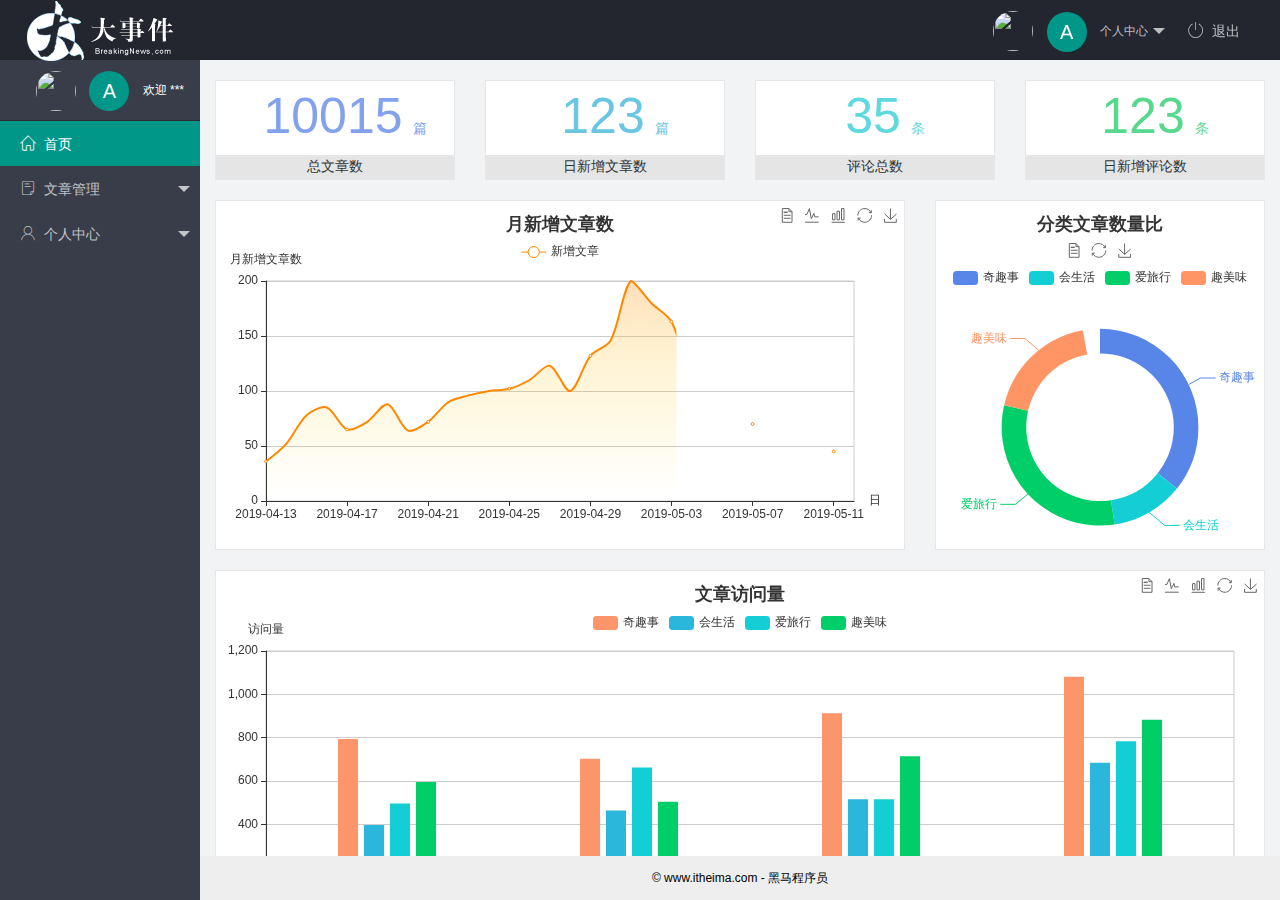
==== commit 1d1a9f9c: "完成个人中心功能的开发" ====
--- a/index.html
+++ b/index.html
@@ -27,9 +27,9 @@
                         <span class="text-avatar">A</span> 个人中心
                     </a>
                     <dl class="layui-nav-child">
-                        <dd><a href="">基本资料</a></dd>
-                        <dd><a href="">更换头像</a></dd>
-                        <dd><a href="">重置密码</a></dd>
+                        <dd><a href="/user/user_info.html" target="fm">基本资料</a></dd>
+                        <dd><a href="/user/user_avatar.html" target="fm">更换头像</a></dd>
+                        <dd><a href="/user/user_pwd.html" target="fm">重置密码</a></dd>
                     </dl>
                 </li>
                 <li class="layui-nav-item">
@@ -68,13 +68,13 @@
                         <a href="javascript:;"><span class="iconfont icon-user"></span>个人中心</a>
                         <dl class="layui-nav-child">
                             <dd>
-                                <a href="javascript:;"><i class="layui-icon layui-icon-app"></i>基本资料</a>
+                                <a href="/user/user_info.html" target="fm"><i class="layui-icon layui-icon-app"></i>基本资料</a>
                             </dd>
                             <dd>
-                                <a href="javascript:;"><i class="layui-icon layui-icon-app"></i>更换头像</a>
+                                <a href="/user/user_avatar.html" target="fm"><i class="layui-icon layui-icon-app"></i>更换头像</a>
                             </dd>
                             <dd>
-                                <a href="javascript:;"><i class="layui-icon layui-icon-app"></i>重置密码</a>
+                                <a href="/user/user_pwd.html" target="fm"><i class="layui-icon layui-icon-app"></i>重置密码</a>
                             </dd>
                         </dl>
                     </li>
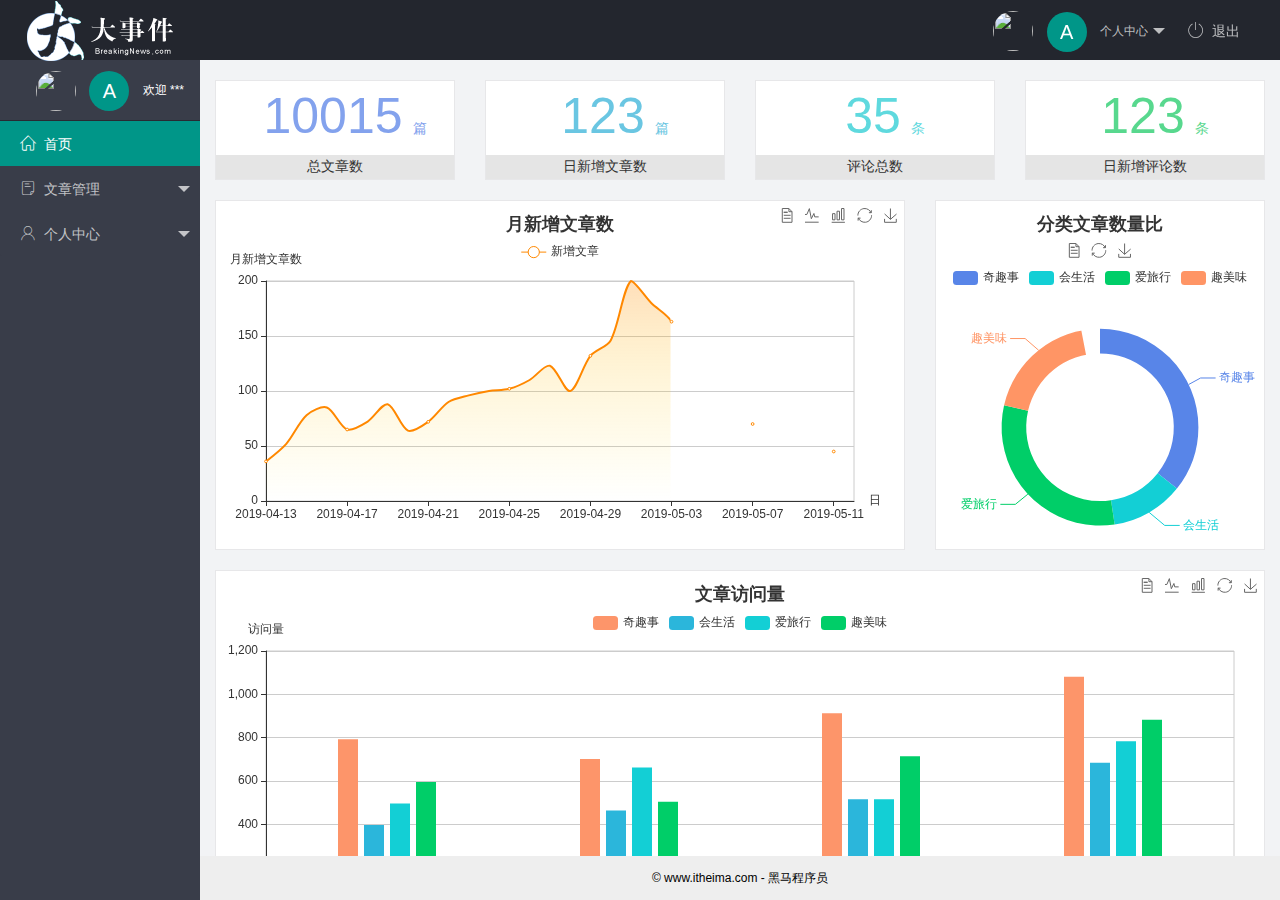
==== commit 966bda96: "完成文章管理相关功能的开发" ====
--- a/index.html
+++ b/index.html
@@ -54,13 +54,13 @@
                         <a class="" href="javascript:;"><span class="iconfont icon-16"></span>文章管理</a>
                         <dl class="layui-nav-child">
                             <dd>
-                                <a href="javascript:;"><i class="layui-icon layui-icon-app"></i>文章类别</a>
+                                <a href="/article/art_cate.html" target="fm"><i class="layui-icon layui-icon-app"></i>文章类别</a>
                             </dd>
                             <dd>
-                                <a href="javascript:;"><i class="layui-icon layui-icon-app"></i>文章列表</a>
+                                <a href="/article/art_list.html" target='fm'><i class="layui-icon layui-icon-app"></i>文章列表</a>
                             </dd>
                             <dd>
-                                <a href="javascript:;"><i class="layui-icon layui-icon-app"></i>发布文章</a>
+                                <a href="/article/art_pub.html" target="fm"><i class="layui-icon layui-icon-app"></i>发布文章</a>
                             </dd>
                         </dl>
                     </li>
